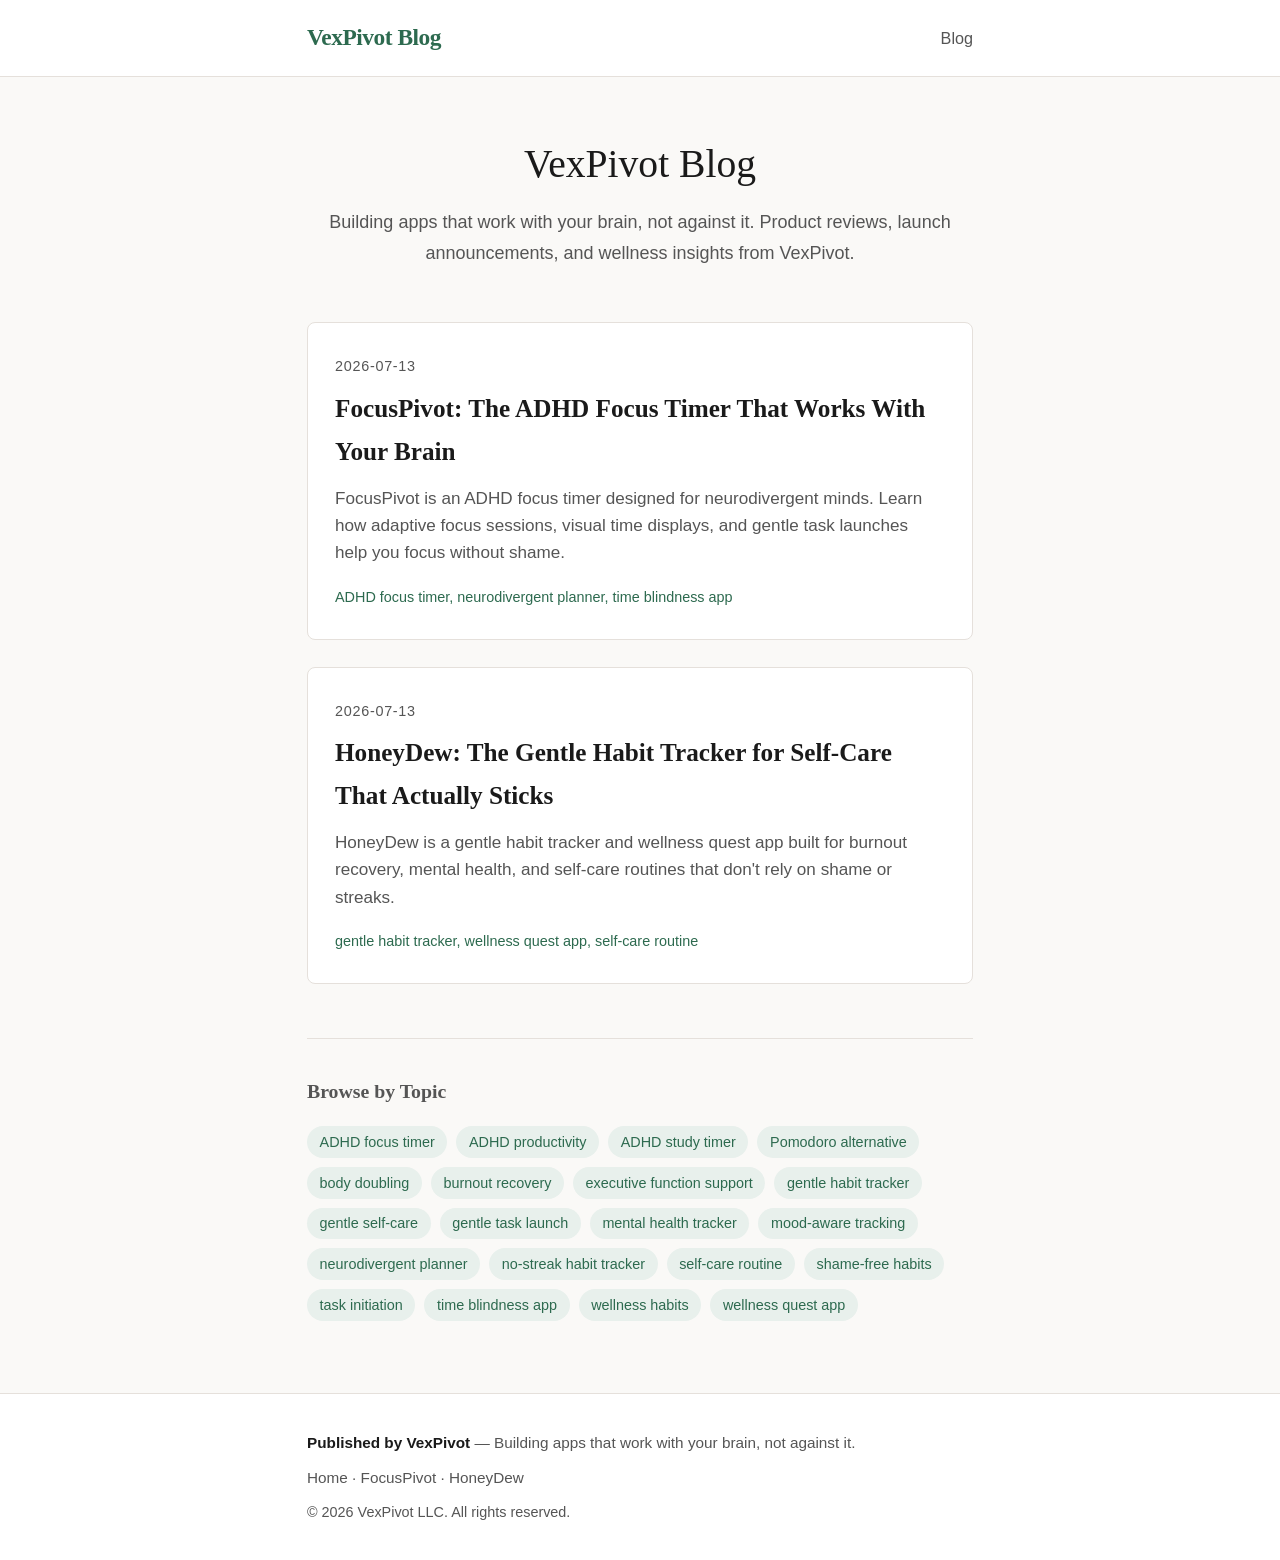
==== index.html @ 963df727 "SCAFFOLD: Generated blog with static site generator - FocusPivot launch post (live) - HoneyDew launc" ====
<!DOCTYPE html>
<html lang="en">
<head>
  <meta charset="UTF-8">
  <meta name="viewport" content="width=device-width, initial-scale=1.0">
  <title>VexPivot Blog</title>
  <meta name="description" content="Building apps that work with your brain, not against it. Product reviews, launch announcements, and wellness insights from VexPivot.">
  <meta name="keywords" content="ADHD focus timer, ADHD productivity, ADHD study timer, Pomodoro alternative, body doubling, burnout recovery, executive function support, gentle habit tracker, gentle self-care, gentle task launch, mental health tracker, mood-aware tracking, neurodivergent planner, no-streak habit tracker, self-care routine, shame-free habits, task initiation, time blindness app, wellness habits, wellness quest app">
  <meta name="author" content="VexPivot">
  <link rel="canonical" href="https://jhendersonphd.github.io/vexpivot-blog/">
  <meta property="og:title" content="VexPivot Blog">
  <meta property="og:description" content="Building apps that work with your brain, not against it. Product reviews, launch announcements, and wellness insights from VexPivot.">
  <meta property="og:url" content="https://jhendersonphd.github.io/vexpivot-blog/">
  <meta property="og:type" content="website">
  <meta name="twitter:card" content="summary">
  <meta name="twitter:title" content="VexPivot Blog">
  <meta name="twitter:description" content="Building apps that work with your brain, not against it. Product reviews, launch announcements, and wellness insights from VexPivot.">
  <link rel="stylesheet" href="/assets/style.css">
</head>
<body>
  <header class="site-header">
    <div class="container">
      <a href="/" class="logo">VexPivot Blog</a>
      <nav class="main-nav">
        <a href="/">Blog</a>
      </nav>
    </div>
  </header>

  <main class="container">
    <section class="hero">
      <h1>VexPivot Blog</h1>
      <p class="tagline">Building apps that work with your brain, not against it. Product reviews, launch announcements, and wellness insights from VexPivot.</p>
    </section>

    <section class="posts-grid">
      
        <article class="post-card">
          <a href="/focuspivot-launch.html" class="post-card-link">
            <div class="post-card-content">
              <span class="post-date">2026-07-13</span>
              <h2 class="post-title">FocusPivot: The ADHD Focus Timer That Works With Your Brain</h2>
              <p class="post-excerpt">FocusPivot is an ADHD focus timer designed for neurodivergent minds. Learn how adaptive focus sessions, visual time displays, and gentle task launches help you focus without shame.</p>
              <span class="post-keywords">ADHD focus timer, neurodivergent planner, time blindness app</span>
            </div>
          </a>
        </article>
        <article class="post-card">
          <a href="/honeydew-launch.html" class="post-card-link">
            <div class="post-card-content">
              <span class="post-date">2026-07-13</span>
              <h2 class="post-title">HoneyDew: The Gentle Habit Tracker for Self-Care That Actually Sticks</h2>
              <p class="post-excerpt">HoneyDew is a gentle habit tracker and wellness quest app built for burnout recovery, mental health, and self-care routines that don&#x27;t rely on shame or streaks.</p>
              <span class="post-keywords">gentle habit tracker, wellness quest app, self-care routine</span>
            </div>
          </a>
        </article>
    </section>

    <aside class="keyword-cloud">
      <h3>Browse by Topic</h3>
      <div class="tags"><span class="tag">ADHD focus timer</span>
        <span class="tag">ADHD productivity</span>
        <span class="tag">ADHD study timer</span>
        <span class="tag">Pomodoro alternative</span>
        <span class="tag">body doubling</span>
        <span class="tag">burnout recovery</span>
        <span class="tag">executive function support</span>
        <span class="tag">gentle habit tracker</span>
        <span class="tag">gentle self-care</span>
        <span class="tag">gentle task launch</span>
        <span class="tag">mental health tracker</span>
        <span class="tag">mood-aware tracking</span>
        <span class="tag">neurodivergent planner</span>
        <span class="tag">no-streak habit tracker</span>
        <span class="tag">self-care routine</span>
        <span class="tag">shame-free habits</span>
        <span class="tag">task initiation</span>
        <span class="tag">time blindness app</span>
        <span class="tag">wellness habits</span>
        <span class="tag">wellness quest app</span></div>
    </aside>
  </main>

  <footer class="site-footer">
    <div class="container">
      <p><strong>Published by VexPivot</strong> &mdash; Building apps that work with your brain, not against it.</p>
      <p class="footer-links">
        <a href="/">Home</a> &middot;
        <a href="/focuspivot-launch.html">FocusPivot</a> &middot;
        <a href="/honeydew-launch.html">HoneyDew</a>
      </p>
      <p class="footer-meta">&copy; 2026 VexPivot LLC. All rights reserved.</p>
    </div>
  </footer>
</body>
</html>
---- assets/style.css ----
/* VexPivot Blog - Stylesheet */
/* Clean, accessible, readable design */

*, *::before, *::after {
    box-sizing: border-box;
    margin: 0;
    padding: 0;
}

:root {
    --color-bg: #faf9f7;
    --color-surface: #ffffff;
    --color-text: #1a1a1a;
    --color-text-muted: #555;
    --color-accent: #2d6a4f;
    --color-accent-light: #40916c;
    --color-border: #e5e0db;
    --font-heading: Georgia, 'Times New Roman', serif;
    --font-body: -apple-system, BlinkMacSystemFont, 'Segoe UI', Roboto, sans-serif;
    --max-width: 720px;
}

html {
    font-size: 18px;
    line-height: 1.7;
    scroll-behavior: smooth;
}

body {
    background-color: var(--color-bg);
    color: var(--color-text);
    font-family: var(--font-body);
    min-height: 100vh;
    display: flex;
    flex-direction: column;
}

a {
    color: var(--color-accent);
    text-decoration: none;
    transition: color 0.2s ease;
}

a:hover {
    color: var(--color-accent-light);
    text-decoration: underline;
}

.container {
    width: 100%;
    max-width: var(--max-width);
    margin: 0 auto;
    padding: 0 1.5rem;
}

/* Header */
.site-header {
    background: var(--color-surface);
    border-bottom: 1px solid var(--color-border);
    padding: 1rem 0;
    position: sticky;
    top: 0;
    z-index: 100;
}

.site-header .container {
    display: flex;
    justify-content: space-between;
    align-items: center;
}

.logo {
    font-family: var(--font-heading);
    font-size: 1.3rem;
    font-weight: bold;
    color: var(--color-accent);
    letter-spacing: -0.02em;
}

.main-nav a {
    color: var(--color-text-muted);
    font-size: 0.9rem;
    font-weight: 500;
}

.main-nav a:hover {
    color: var(--color-accent);
    text-decoration: none;
}

/* Main content */
main.container {
    flex: 1;
    padding-top: 3rem;
    padding-bottom: 4rem;
}

/* Hero */
.hero {
    text-align: center;
    margin-bottom: 3rem;
}

.hero h1 {
    font-family: var(--font-heading);
    font-size: 2.2rem;
    font-weight: normal;
    color: var(--color-text);
    margin-bottom: 0.5rem;
}

.tagline {
    color: var(--color-text-muted);
    font-size: 1rem;
}

/* Posts grid */
.posts-grid {
    display: flex;
    flex-direction: column;
    gap: 1.5rem;
}

.post-card {
    background: var(--color-surface);
    border: 1px solid var(--color-border);
    border-radius: 8px;
    overflow: hidden;
    transition: box-shadow 0.2s ease;
}

.post-card:hover {
    box-shadow: 0 4px 12px rgba(0, 0, 0, 0.08);
}

.post-card-link {
    display: block;
    padding: 1.5rem;
    color: inherit;
}

.post-card-link:hover {
    text-decoration: none;
}

.post-card-content .post-date {
    font-size: 0.8rem;
    color: var(--color-text-muted);
    text-transform: uppercase;
    letter-spacing: 0.05em;
}

.post-card-content .post-title {
    font-family: var(--font-heading);
    font-size: 1.4rem;
    color: var(--color-text);
    margin: 0.4rem 0 0.6rem;
}

.post-card-content .post-excerpt {
    color: var(--color-text-muted);
    font-size: 0.95rem;
    line-height: 1.6;
    margin-bottom: 0.8rem;
}

.post-card-content .post-keywords {
    font-size: 0.8rem;
    color: var(--color-accent);
}

/* Keyword cloud */
.keyword-cloud {
    margin-top: 3rem;
    padding-top: 2rem;
    border-top: 1px solid var(--color-border);
}

.keyword-cloud h3 {
    font-family: var(--font-heading);
    font-size: 1.1rem;
    margin-bottom: 1rem;
    color: var(--color-text-muted);
}

.tags {
    display: flex;
    flex-wrap: wrap;
    gap: 0.5rem;
}

/* Blog post article */
.blog-post {
    background: var(--color-surface);
    border: 1px solid var(--color-border);
    border-radius: 8px;
    overflow: hidden;
}

.post-header {
    padding: 2rem 2rem 1rem;
    border-bottom: 1px solid var(--color-border);
}

.post-category {
    font-size: 0.75rem;
    text-transform: uppercase;
    letter-spacing: 0.1em;
    color: var(--color-accent);
    font-weight: 600;
}

.post-header .post-title {
    font-family: var(--font-heading);
    font-size: 2rem;
    font-weight: normal;
    line-height: 1.3;
    margin: 0.5rem 0 1rem;
    color: var(--color-text);
}

.post-meta {
    font-size: 0.85rem;
    color: var(--color-text-muted);
    display: flex;
    align-items: center;
    gap: 0.5rem;
    flex-wrap: wrap;
}

.separator {
    color: var(--color-border);
}

.post-body {
    padding: 2rem;
    font-size: 1rem;
    line-height: 1.8;
}

.post-body h2 {
    font-family: var(--font-heading);
    font-size: 1.5rem;
    margin: 2rem 0 1rem;
    color: var(--color-text);
}

.post-body h3 {
    font-family: var(--font-heading);
    font-size: 1.2rem;
    margin: 1.5rem 0 0.75rem;
}

.post-body p {
    margin-bottom: 1.2rem;
}

.post-body ul,
.post-body ol {
    margin: 1rem 0 1.5rem 1.5rem;
}

.post-body li {
    margin-bottom: 0.5rem;
}

.post-body strong {
    font-weight: 600;
}

.post-body hr {
    border: none;
    border-top: 1px solid var(--color-border);
    margin: 2.5rem 0;
}

.post-body code {
    background: #f0ede8;
    padding: 0.15em 0.4em;
    border-radius: 3px;
    font-size: 0.85em;
    font-family: 'SF Mono', Monaco, Consolas, monospace;
}

.post-body pre {
    background: #f0ede8;
    padding: 1rem;
    border-radius: 6px;
    overflow-x: auto;
    margin: 1.5rem 0;
}

.post-body pre code {
    background: none;
    padding: 0;
}

.post-body blockquote {
    border-left: 4px solid var(--color-accent);
    padding-left: 1.5rem;
    margin: 1.5rem 0;
    color: var(--color-text-muted);
    font-style: italic;
}

.post-footer {
    padding: 1.5rem 2rem;
    border-top: 1px solid var(--color-border);
    background: #faf9f7;
}

.post-tags {
    display: flex;
    flex-wrap: wrap;
    gap: 0.5rem;
    margin-bottom: 1rem;
}

.tag {
    display: inline-block;
    padding: 0.2rem 0.7rem;
    background: #e8f0ec;
    color: var(--color-accent);
    border-radius: 20px;
    font-size: 0.8rem;
    font-weight: 500;
}

.post-author {
    font-size: 0.85rem;
    color: var(--color-text-muted);
}

.post-author strong {
    color: var(--color-text);
}

/* Navigation */
.post-nav {
    margin-top: 2rem;
}

.back-link {
    display: inline-flex;
    align-items: center;
    gap: 0.4rem;
    font-size: 0.9rem;
    font-weight: 500;
    color: var(--color-accent);
}

.back-link:hover {
    text-decoration: underline;
}

/* Footer */
.site-footer {
    background: var(--color-surface);
    border-top: 1px solid var(--color-border);
    padding: 2rem 0;
    margin-top: auto;
    font-size: 0.85rem;
    color: var(--color-text-muted);
}

.site-footer strong {
    color: var(--color-text);
}

.footer-links {
    margin: 0.5rem 0;
}

.footer-links a {
    color: var(--color-text-muted);
}

.footer-links a:hover {
    color: var(--color-accent);
}

.footer-meta {
    font-size: 0.8rem;
    margin-top: 0.5rem;
}

/* Responsive */
@media (max-width: 600px) {
    html {
        font-size: 16px;
    }

    .post-header .post-title {
        font-size: 1.6rem;
    }

    .post-body {
        padding: 1.5rem;
    }

    .post-header {
        padding: 1.5rem;
    }

    .post-footer {
        padding: 1.5rem;
    }
}
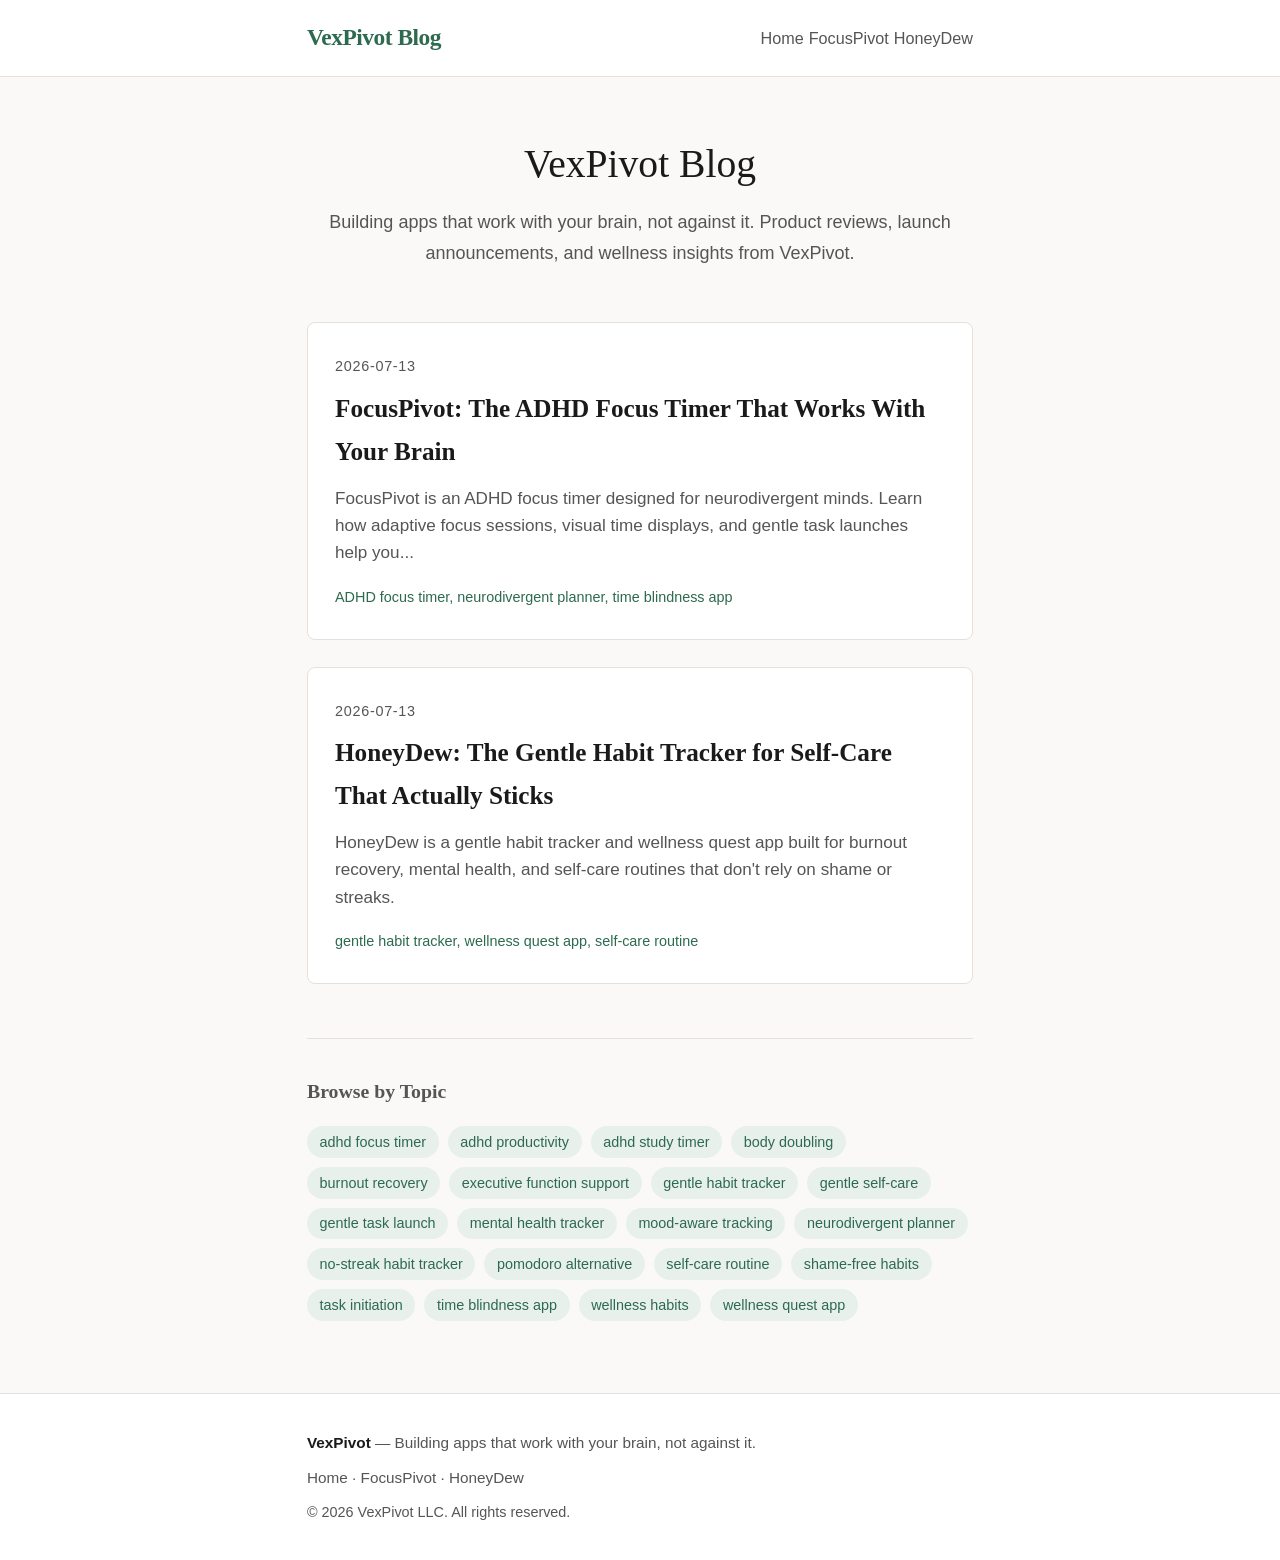
==== commit 8f693b31: "Deploy updated blog posts: FocusPivot + HoneyDew landing pages with SEO markup" ====
--- a/index.html
+++ b/index.html
@@ -4,8 +4,8 @@
   <meta charset="UTF-8">
   <meta name="viewport" content="width=device-width, initial-scale=1.0">
   <title>VexPivot Blog</title>
+  
   <meta name="description" content="Building apps that work with your brain, not against it. Product reviews, launch announcements, and wellness insights from VexPivot.">
-  <meta name="keywords" content="ADHD focus timer, ADHD productivity, ADHD study timer, Pomodoro alternative, body doubling, burnout recovery, executive function support, gentle habit tracker, gentle self-care, gentle task launch, mental health tracker, mood-aware tracking, neurodivergent planner, no-streak habit tracker, self-care routine, shame-free habits, task initiation, time blindness app, wellness habits, wellness quest app">
   <meta name="author" content="VexPivot">
   <link rel="canonical" href="https://jhendersonphd.github.io/vexpivot-blog/">
   <meta property="og:title" content="VexPivot Blog">
@@ -13,85 +13,117 @@
   <meta property="og:url" content="https://jhendersonphd.github.io/vexpivot-blog/">
   <meta property="og:type" content="website">
   <meta name="twitter:card" content="summary">
-  <meta name="twitter:title" content="VexPivot Blog">
-  <meta name="twitter:description" content="Building apps that work with your brain, not against it. Product reviews, launch announcements, and wellness insights from VexPivot.">
+
   <link rel="stylesheet" href="/assets/style.css">
 </head>
 <body>
-  <header class="site-header">
-    <div class="container">
-      <a href="/" class="logo">VexPivot Blog</a>
-      <nav class="main-nav">
-        <a href="/">Blog</a>
-      </nav>
+  <header class="site-header"><div class="container">
+    <a href="/" class="logo">VexPivot Blog</a>
+    <nav class="main-nav">
+      
+      <a href="/">Home</a>
+      
+      <a href="/focuspivot-launch.html">FocusPivot</a>
+      
+      <a href="/honeydew-launch.html">HoneyDew</a>
+      
+    </nav>
+  </div></header>
+  <main class="container">
+    
+  <section class="hero">
+    <h1>VexPivot Blog</h1>
+    <p class="tagline">Building apps that work with your brain, not against it. Product reviews, launch announcements, and wellness insights from VexPivot.</p>
+  </section>
+
+  <section class="posts-grid">
+    
+    <article class="post-card">
+      <a href="/focuspivot-launch.html" class="post-card-link">
+        <div class="post-card-content">
+          <span class="post-date">2026-07-13</span>
+          <h2 class="post-title">FocusPivot: The ADHD Focus Timer That Works With Your Brain</h2>
+          <p class="post-excerpt">FocusPivot is an ADHD focus timer designed for neurodivergent minds. Learn how adaptive focus sessions, visual time displays, and gentle task launches help you...</p>
+          <span class="post-keywords">ADHD focus timer, neurodivergent planner, time blindness app</span>
+        </div>
+      </a>
+    </article>
+    
+    <article class="post-card">
+      <a href="/honeydew-launch.html" class="post-card-link">
+        <div class="post-card-content">
+          <span class="post-date">2026-07-13</span>
+          <h2 class="post-title">HoneyDew: The Gentle Habit Tracker for Self-Care That Actually Sticks</h2>
+          <p class="post-excerpt">HoneyDew is a gentle habit tracker and wellness quest app built for burnout recovery, mental health, and self-care routines that don&#39;t rely on shame or streaks.</p>
+          <span class="post-keywords">gentle habit tracker, wellness quest app, self-care routine</span>
+        </div>
+      </a>
+    </article>
+    
+  </section>
+
+  
+  <aside class="keyword-cloud">
+    <h3>Browse by Topic</h3>
+    <div class="tags">
+      
+      <span class="tag">adhd focus timer</span>
+      
+      <span class="tag">adhd productivity</span>
+      
+      <span class="tag">adhd study timer</span>
+      
+      <span class="tag">body doubling</span>
+      
+      <span class="tag">burnout recovery</span>
+      
+      <span class="tag">executive function support</span>
+      
+      <span class="tag">gentle habit tracker</span>
+      
+      <span class="tag">gentle self-care</span>
+      
+      <span class="tag">gentle task launch</span>
+      
+      <span class="tag">mental health tracker</span>
+      
+      <span class="tag">mood-aware tracking</span>
+      
+      <span class="tag">neurodivergent planner</span>
+      
+      <span class="tag">no-streak habit tracker</span>
+      
+      <span class="tag">pomodoro alternative</span>
+      
+      <span class="tag">self-care routine</span>
+      
+      <span class="tag">shame-free habits</span>
+      
+      <span class="tag">task initiation</span>
+      
+      <span class="tag">time blindness app</span>
+      
+      <span class="tag">wellness habits</span>
+      
+      <span class="tag">wellness quest app</span>
+      
     </div>
-  </header>
+  </aside>
+  
 
-  <main class="container">
-    <section class="hero">
-      <h1>VexPivot Blog</h1>
-      <p class="tagline">Building apps that work with your brain, not against it. Product reviews, launch announcements, and wellness insights from VexPivot.</p>
-    </section>
-
-    <section class="posts-grid">
+  </main>
+  <footer class="site-footer"><div class="container">
+    <p><strong>VexPivot</strong> &mdash; Building apps that work with your brain, not against it.</p>
+    <p class="footer-links">
       
-        <article class="post-card">
-          <a href="/focuspivot-launch.html" class="post-card-link">
-            <div class="post-card-content">
-              <span class="post-date">2026-07-13</span>
-              <h2 class="post-title">FocusPivot: The ADHD Focus Timer That Works With Your Brain</h2>
-              <p class="post-excerpt">FocusPivot is an ADHD focus timer designed for neurodivergent minds. Learn how adaptive focus sessions, visual time displays, and gentle task launches help you focus without shame.</p>
-              <span class="post-keywords">ADHD focus timer, neurodivergent planner, time blindness app</span>
-            </div>
-          </a>
-        </article>
-        <article class="post-card">
-          <a href="/honeydew-launch.html" class="post-card-link">
-            <div class="post-card-content">
-              <span class="post-date">2026-07-13</span>
-              <h2 class="post-title">HoneyDew: The Gentle Habit Tracker for Self-Care That Actually Sticks</h2>
-              <p class="post-excerpt">HoneyDew is a gentle habit tracker and wellness quest app built for burnout recovery, mental health, and self-care routines that don&#x27;t rely on shame or streaks.</p>
-              <span class="post-keywords">gentle habit tracker, wellness quest app, self-care routine</span>
-            </div>
-          </a>
-        </article>
-    </section>
-
-    <aside class="keyword-cloud">
-      <h3>Browse by Topic</h3>
-      <div class="tags"><span class="tag">ADHD focus timer</span>
-        <span class="tag">ADHD productivity</span>
-        <span class="tag">ADHD study timer</span>
-        <span class="tag">Pomodoro alternative</span>
-        <span class="tag">body doubling</span>
-        <span class="tag">burnout recovery</span>
-        <span class="tag">executive function support</span>
-        <span class="tag">gentle habit tracker</span>
-        <span class="tag">gentle self-care</span>
-        <span class="tag">gentle task launch</span>
-        <span class="tag">mental health tracker</span>
-        <span class="tag">mood-aware tracking</span>
-        <span class="tag">neurodivergent planner</span>
-        <span class="tag">no-streak habit tracker</span>
-        <span class="tag">self-care routine</span>
-        <span class="tag">shame-free habits</span>
-        <span class="tag">task initiation</span>
-        <span class="tag">time blindness app</span>
-        <span class="tag">wellness habits</span>
-        <span class="tag">wellness quest app</span></div>
-    </aside>
-  </main>
-
-  <footer class="site-footer">
-    <div class="container">
-      <p><strong>Published by VexPivot</strong> &mdash; Building apps that work with your brain, not against it.</p>
-      <p class="footer-links">
-        <a href="/">Home</a> &middot;
-        <a href="/focuspivot-launch.html">FocusPivot</a> &middot;
-        <a href="/honeydew-launch.html">HoneyDew</a>
-      </p>
-      <p class="footer-meta">&copy; 2026 VexPivot LLC. All rights reserved.</p>
-    </div>
-  </footer>
+      <a href="/">Home</a> &middot; 
+      
+      <a href="/focuspivot-launch.html">FocusPivot</a> &middot; 
+      
+      <a href="/honeydew-launch.html">HoneyDew</a>
+      
+    </p>
+    <p class="footer-meta">&copy; 2026 VexPivot LLC. All rights reserved.</p>
+  </div></footer>
 </body>
 </html>
--- a/assets/style.css
+++ b/assets/style.css
@@ -1,408 +1,62 @@
-/* VexPivot Blog - Stylesheet */
-/* Clean, accessible, readable design */
-
-*, *::before, *::after {
-    box-sizing: border-box;
-    margin: 0;
-    padding: 0;
-}
-
-:root {
-    --color-bg: #faf9f7;
-    --color-surface: #ffffff;
-    --color-text: #1a1a1a;
-    --color-text-muted: #555;
-    --color-accent: #2d6a4f;
-    --color-accent-light: #40916c;
-    --color-border: #e5e0db;
-    --font-heading: Georgia, 'Times New Roman', serif;
-    --font-body: -apple-system, BlinkMacSystemFont, 'Segoe UI', Roboto, sans-serif;
-    --max-width: 720px;
-}
-
-html {
-    font-size: 18px;
-    line-height: 1.7;
-    scroll-behavior: smooth;
-}
-
-body {
-    background-color: var(--color-bg);
-    color: var(--color-text);
-    font-family: var(--font-body);
-    min-height: 100vh;
-    display: flex;
-    flex-direction: column;
-}
-
-a {
-    color: var(--color-accent);
-    text-decoration: none;
-    transition: color 0.2s ease;
-}
-
-a:hover {
-    color: var(--color-accent-light);
-    text-decoration: underline;
-}
-
-.container {
-    width: 100%;
-    max-width: var(--max-width);
-    margin: 0 auto;
-    padding: 0 1.5rem;
-}
-
-/* Header */
-.site-header {
-    background: var(--color-surface);
-    border-bottom: 1px solid var(--color-border);
-    padding: 1rem 0;
-    position: sticky;
-    top: 0;
-    z-index: 100;
-}
-
-.site-header .container {
-    display: flex;
-    justify-content: space-between;
-    align-items: center;
-}
-
-.logo {
-    font-family: var(--font-heading);
-    font-size: 1.3rem;
-    font-weight: bold;
-    color: var(--color-accent);
-    letter-spacing: -0.02em;
-}
-
-.main-nav a {
-    color: var(--color-text-muted);
-    font-size: 0.9rem;
-    font-weight: 500;
-}
-
-.main-nav a:hover {
-    color: var(--color-accent);
-    text-decoration: none;
-}
-
-/* Main content */
-main.container {
-    flex: 1;
-    padding-top: 3rem;
-    padding-bottom: 4rem;
-}
-
-/* Hero */
-.hero {
-    text-align: center;
-    margin-bottom: 3rem;
-}
-
-.hero h1 {
-    font-family: var(--font-heading);
-    font-size: 2.2rem;
-    font-weight: normal;
-    color: var(--color-text);
-    margin-bottom: 0.5rem;
-}
-
-.tagline {
-    color: var(--color-text-muted);
-    font-size: 1rem;
-}
-
-/* Posts grid */
-.posts-grid {
-    display: flex;
-    flex-direction: column;
-    gap: 1.5rem;
-}
-
-.post-card {
-    background: var(--color-surface);
-    border: 1px solid var(--color-border);
-    border-radius: 8px;
-    overflow: hidden;
-    transition: box-shadow 0.2s ease;
-}
-
-.post-card:hover {
-    box-shadow: 0 4px 12px rgba(0, 0, 0, 0.08);
-}
-
-.post-card-link {
-    display: block;
-    padding: 1.5rem;
-    color: inherit;
-}
-
-.post-card-link:hover {
-    text-decoration: none;
-}
-
-.post-card-content .post-date {
-    font-size: 0.8rem;
-    color: var(--color-text-muted);
-    text-transform: uppercase;
-    letter-spacing: 0.05em;
-}
-
-.post-card-content .post-title {
-    font-family: var(--font-heading);
-    font-size: 1.4rem;
-    color: var(--color-text);
-    margin: 0.4rem 0 0.6rem;
-}
-
-.post-card-content .post-excerpt {
-    color: var(--color-text-muted);
-    font-size: 0.95rem;
-    line-height: 1.6;
-    margin-bottom: 0.8rem;
-}
-
-.post-card-content .post-keywords {
-    font-size: 0.8rem;
-    color: var(--color-accent);
-}
-
-/* Keyword cloud */
-.keyword-cloud {
-    margin-top: 3rem;
-    padding-top: 2rem;
-    border-top: 1px solid var(--color-border);
-}
-
-.keyword-cloud h3 {
-    font-family: var(--font-heading);
-    font-size: 1.1rem;
-    margin-bottom: 1rem;
-    color: var(--color-text-muted);
-}
-
-.tags {
-    display: flex;
-    flex-wrap: wrap;
-    gap: 0.5rem;
-}
-
-/* Blog post article */
-.blog-post {
-    background: var(--color-surface);
-    border: 1px solid var(--color-border);
-    border-radius: 8px;
-    overflow: hidden;
-}
-
-.post-header {
-    padding: 2rem 2rem 1rem;
-    border-bottom: 1px solid var(--color-border);
-}
-
-.post-category {
-    font-size: 0.75rem;
-    text-transform: uppercase;
-    letter-spacing: 0.1em;
-    color: var(--color-accent);
-    font-weight: 600;
-}
-
-.post-header .post-title {
-    font-family: var(--font-heading);
-    font-size: 2rem;
-    font-weight: normal;
-    line-height: 1.3;
-    margin: 0.5rem 0 1rem;
-    color: var(--color-text);
-}
-
-.post-meta {
-    font-size: 0.85rem;
-    color: var(--color-text-muted);
-    display: flex;
-    align-items: center;
-    gap: 0.5rem;
-    flex-wrap: wrap;
-}
-
-.separator {
-    color: var(--color-border);
-}
-
-.post-body {
-    padding: 2rem;
-    font-size: 1rem;
-    line-height: 1.8;
-}
-
-.post-body h2 {
-    font-family: var(--font-heading);
-    font-size: 1.5rem;
-    margin: 2rem 0 1rem;
-    color: var(--color-text);
-}
-
-.post-body h3 {
-    font-family: var(--font-heading);
-    font-size: 1.2rem;
-    margin: 1.5rem 0 0.75rem;
-}
-
-.post-body p {
-    margin-bottom: 1.2rem;
-}
-
-.post-body ul,
-.post-body ol {
-    margin: 1rem 0 1.5rem 1.5rem;
-}
-
-.post-body li {
-    margin-bottom: 0.5rem;
-}
-
-.post-body strong {
-    font-weight: 600;
-}
-
-.post-body hr {
-    border: none;
-    border-top: 1px solid var(--color-border);
-    margin: 2.5rem 0;
-}
-
-.post-body code {
-    background: #f0ede8;
-    padding: 0.15em 0.4em;
-    border-radius: 3px;
-    font-size: 0.85em;
-    font-family: 'SF Mono', Monaco, Consolas, monospace;
-}
-
-.post-body pre {
-    background: #f0ede8;
-    padding: 1rem;
-    border-radius: 6px;
-    overflow-x: auto;
-    margin: 1.5rem 0;
-}
-
-.post-body pre code {
-    background: none;
-    padding: 0;
-}
-
-.post-body blockquote {
-    border-left: 4px solid var(--color-accent);
-    padding-left: 1.5rem;
-    margin: 1.5rem 0;
-    color: var(--color-text-muted);
-    font-style: italic;
-}
-
-.post-footer {
-    padding: 1.5rem 2rem;
-    border-top: 1px solid var(--color-border);
-    background: #faf9f7;
-}
-
-.post-tags {
-    display: flex;
-    flex-wrap: wrap;
-    gap: 0.5rem;
-    margin-bottom: 1rem;
-}
-
-.tag {
-    display: inline-block;
-    padding: 0.2rem 0.7rem;
-    background: #e8f0ec;
-    color: var(--color-accent);
-    border-radius: 20px;
-    font-size: 0.8rem;
-    font-weight: 500;
-}
-
-.post-author {
-    font-size: 0.85rem;
-    color: var(--color-text-muted);
-}
-
-.post-author strong {
-    color: var(--color-text);
-}
-
-/* Navigation */
-.post-nav {
-    margin-top: 2rem;
-}
-
-.back-link {
-    display: inline-flex;
-    align-items: center;
-    gap: 0.4rem;
-    font-size: 0.9rem;
-    font-weight: 500;
-    color: var(--color-accent);
-}
-
-.back-link:hover {
-    text-decoration: underline;
-}
-
-/* Footer */
-.site-footer {
-    background: var(--color-surface);
-    border-top: 1px solid var(--color-border);
-    padding: 2rem 0;
-    margin-top: auto;
-    font-size: 0.85rem;
-    color: var(--color-text-muted);
-}
-
-.site-footer strong {
-    color: var(--color-text);
-}
-
-.footer-links {
-    margin: 0.5rem 0;
-}
-
-.footer-links a {
-    color: var(--color-text-muted);
-}
-
-.footer-links a:hover {
-    color: var(--color-accent);
-}
-
-.footer-meta {
-    font-size: 0.8rem;
-    margin-top: 0.5rem;
-}
-
-/* Responsive */
-@media (max-width: 600px) {
-    html {
-        font-size: 16px;
-    }
-
-    .post-header .post-title {
-        font-size: 1.6rem;
-    }
-
-    .post-body {
-        padding: 1.5rem;
-    }
-
-    .post-header {
-        padding: 1.5rem;
-    }
-
-    .post-footer {
-        padding: 1.5rem;
-    }
-}
+/* VexPivot Blog — production stylesheet */
+*,*::before,*::after{box-sizing:border-box;margin:0;padding:0}
+:root{--bg:#faf9f7;--surf:#fff;--txt:#1a1a1a;--mute:#555;--acc:#2d6a4f;--acc-l:#40916c;--bdr:#e5e0db;--hf:Georgia,'Times New Roman',serif;--bf:-apple-system,BlinkMacSystemFont,'Segoe UI',Roboto,sans-serif;--mw:720px}
+html{font-size:18px;line-height:1.7;scroll-behavior:smooth}
+body{background:var(--bg);color:var(--txt);font-family:var(--bf);min-height:100vh;display:flex;flex-direction:column}
+a{color:var(--acc);text-decoration:none;transition:color .2s}
+a:hover{color:var(--acc-l);text-decoration:underline}
+.container{width:100%;max-width:var(--mw);margin:0 auto;padding:0 1.5rem}
+.site-header{background:var(--surf);border-bottom:1px solid var(--bdr);padding:1rem 0;position:sticky;top:0;z-index:100}
+.site-header .container{display:flex;justify-content:space-between;align-items:center}
+.logo{font-family:var(--hf);font-size:1.3rem;font-weight:700;color:var(--acc);letter-spacing:-.02em}
+.main-nav a{color:var(--mute);font-size:.9rem;font-weight:500}
+.main-nav a:hover{color:var(--acc);text-decoration:none}
+main.container{flex:1;padding-top:3rem;padding-bottom:4rem}
+.hero{text-align:center;margin-bottom:3rem}
+.hero h1{font-family:var(--hf);font-size:2.2rem;font-weight:400;color:var(--txt);margin-bottom:.5rem}
+.tagline{color:var(--mute);font-size:1rem}
+.posts-grid{display:flex;flex-direction:column;gap:1.5rem}
+.post-card{background:var(--surf);border:1px solid var(--bdr);border-radius:8px;overflow:hidden;transition:box-shadow .2s}
+.post-card:hover{box-shadow:0 4px 12px rgba(0,0,0,.08)}
+.post-card-link{display:block;padding:1.5rem;color:inherit}
+.post-card-link:hover{text-decoration:none}
+.post-card-content .post-date{font-size:.8rem;color:var(--mute);text-transform:uppercase;letter-spacing:.05em}
+.post-card-content .post-title{font-family:var(--hf);font-size:1.4rem;color:var(--txt);margin:.4rem 0 .6rem}
+.post-card-content .post-excerpt{color:var(--mute);font-size:.95rem;line-height:1.6;margin-bottom:.8rem}
+.post-card-content .post-keywords{font-size:.8rem;color:var(--acc)}
+.keyword-cloud{margin-top:3rem;padding-top:2rem;border-top:1px solid var(--bdr)}
+.keyword-cloud h3{font-family:var(--hf);font-size:1.1rem;margin-bottom:1rem;color:var(--mute)}
+.tags{display:flex;flex-wrap:wrap;gap:.5rem}
+.blog-post{background:var(--surf);border:1px solid var(--bdr);border-radius:8px;overflow:hidden}
+.post-header{padding:2rem 2rem 1rem;border-bottom:1px solid var(--bdr)}
+.post-category{font-size:.75rem;text-transform:uppercase;letter-spacing:.1em;color:var(--acc);font-weight:600}
+.post-header .post-title{font-family:var(--hf);font-size:2rem;font-weight:400;line-height:1.3;margin:.5rem 0 1rem;color:var(--txt)}
+.post-meta{font-size:.85rem;color:var(--mute);display:flex;align-items:center;gap:.5rem;flex-wrap:wrap}
+.separator{color:var(--bdr)}
+.post-body{padding:2rem;font-size:1rem;line-height:1.8}
+.post-body h2{font-family:var(--hf);font-size:1.5rem;margin:2rem 0 1rem;color:var(--txt)}
+.post-body h3{font-family:var(--hf);font-size:1.2rem;margin:1.5rem 0 .75rem}
+.post-body p{margin-bottom:1.2rem}
+.post-body ul,.post-body ol{margin:1rem 0 1.5rem 1.5rem}
+.post-body li{margin-bottom:.5rem}
+.post-body strong{font-weight:600}
+.post-body hr{border:none;border-top:1px solid var(--bdr);margin:2.5rem 0}
+.post-body code{background:#f0ede8;padding:.15em .4em;border-radius:3px;font-size:.85em;font-family:'SF Mono',Monaco,Consolas,monospace}
+.post-body pre{background:#f0ede8;padding:1rem;border-radius:6px;overflow-x:auto;margin:1.5rem 0}
+.post-body pre code{background:none;padding:0}
+.post-body blockquote{border-left:4px solid var(--acc);padding-left:1.5rem;margin:1.5rem 0;color:var(--mute);font-style:italic}
+.post-footer{padding:1.5rem 2rem;border-top:1px solid var(--bdr);background:#faf9f7}
+.post-tags{display:flex;flex-wrap:wrap;gap:.5rem;margin-bottom:1rem}
+.tag{display:inline-block;padding:.2rem .7rem;background:#e8f0ec;color:var(--acc);border-radius:20px;font-size:.8rem;font-weight:500}
+.post-author{font-size:.85rem;color:var(--mute)}
+.post-author strong{color:var(--txt)}
+.post-nav{margin-top:2rem}
+.back-link{display:inline-flex;align-items:center;gap:.4rem;font-size:.9rem;font-weight:500;color:var(--acc)}
+.back-link:hover{text-decoration:underline}
+.site-footer{background:var(--surf);border-top:1px solid var(--bdr);padding:2rem 0;margin-top:auto;font-size:.85rem;color:var(--mute)}
+.site-footer strong{color:var(--txt)}
+.footer-links{margin:.5rem 0}
+.footer-links a{color:var(--mute)}
+.footer-links a:hover{color:var(--acc)}
+.footer-meta{font-size:.8rem;margin-top:.5rem}
+@media(max-width:600px){html{font-size:16px}.post-header .post-title{font-size:1.6rem}.post-body{padding:1.5rem}.post-header{padding:1.5rem}.post-footer{padding:1.5rem}}
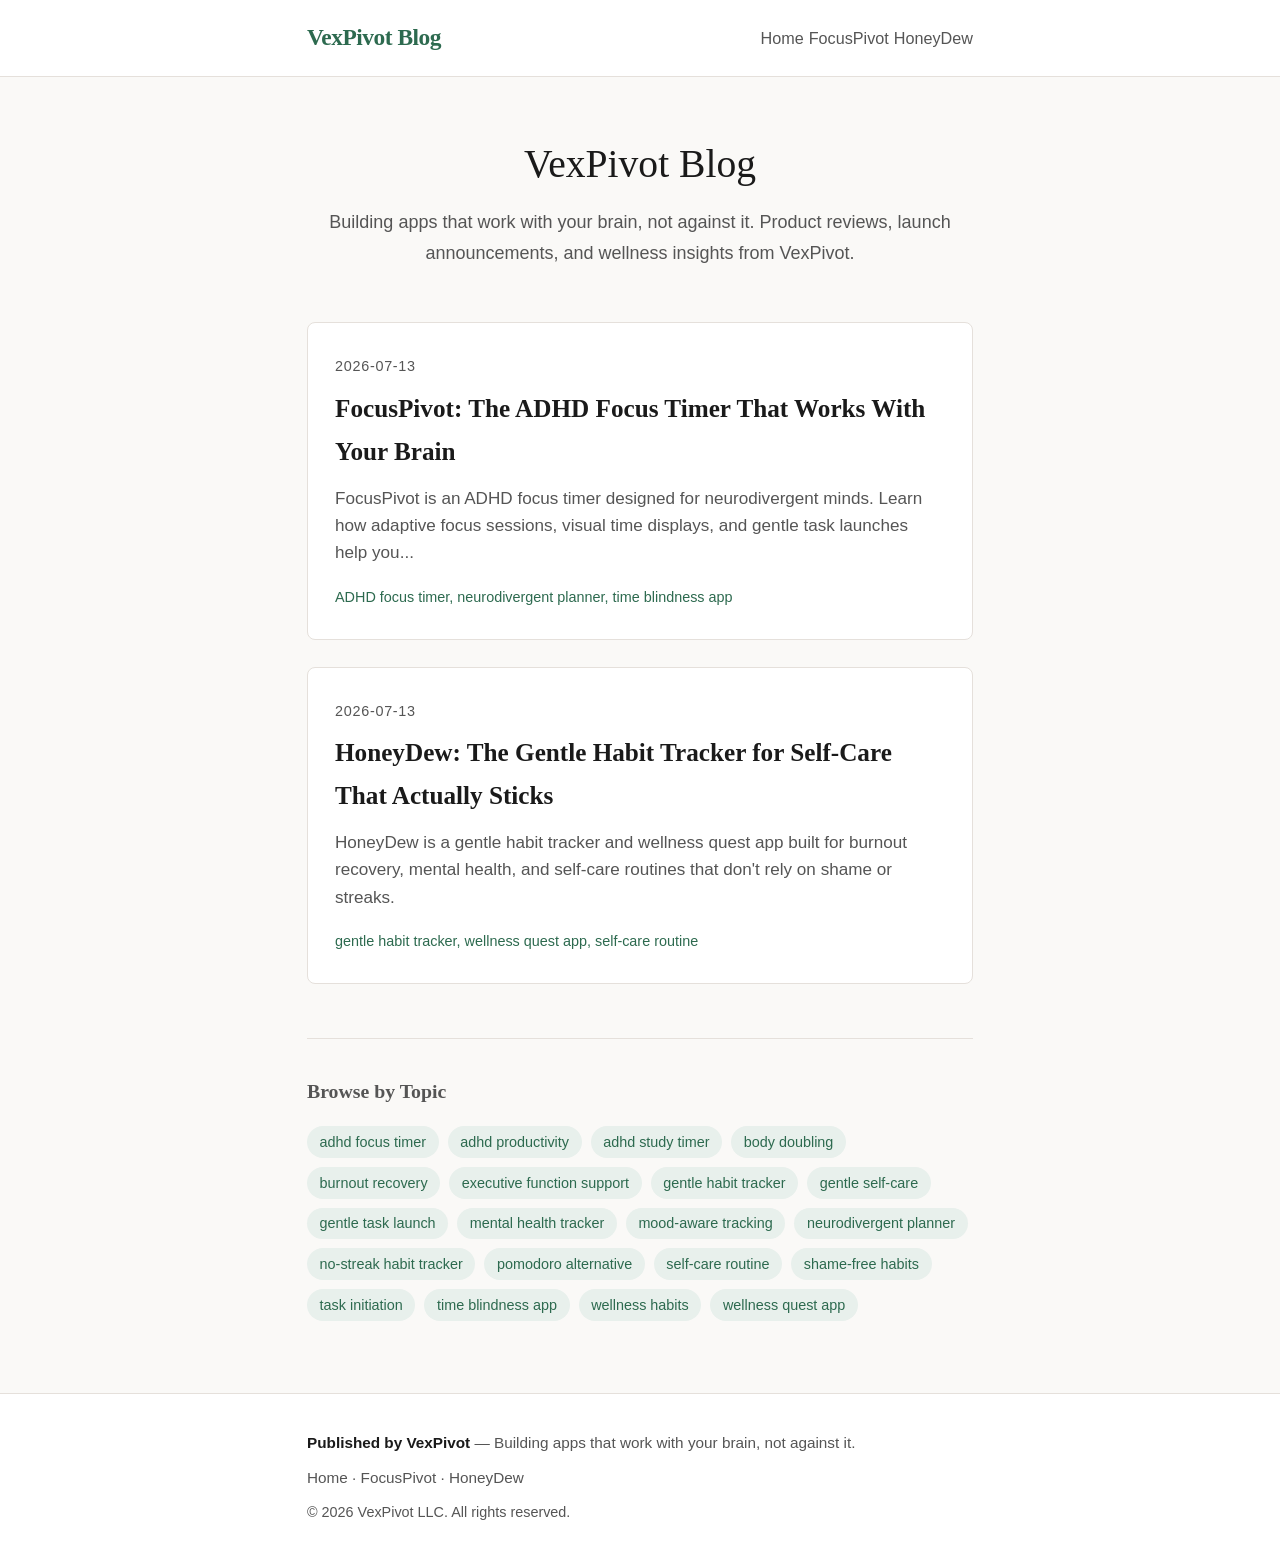
==== commit a1a71677: "Deploy blog posts with Published by VexPivot footer" ====
--- a/index.html
+++ b/index.html
@@ -113,7 +113,7 @@
 
   </main>
   <footer class="site-footer"><div class="container">
-    <p><strong>VexPivot</strong> &mdash; Building apps that work with your brain, not against it.</p>
+    <p><strong>Published by VexPivot</strong> &mdash; Building apps that work with your brain, not against it.</p>
     <p class="footer-links">
       
       <a href="/">Home</a> &middot; 
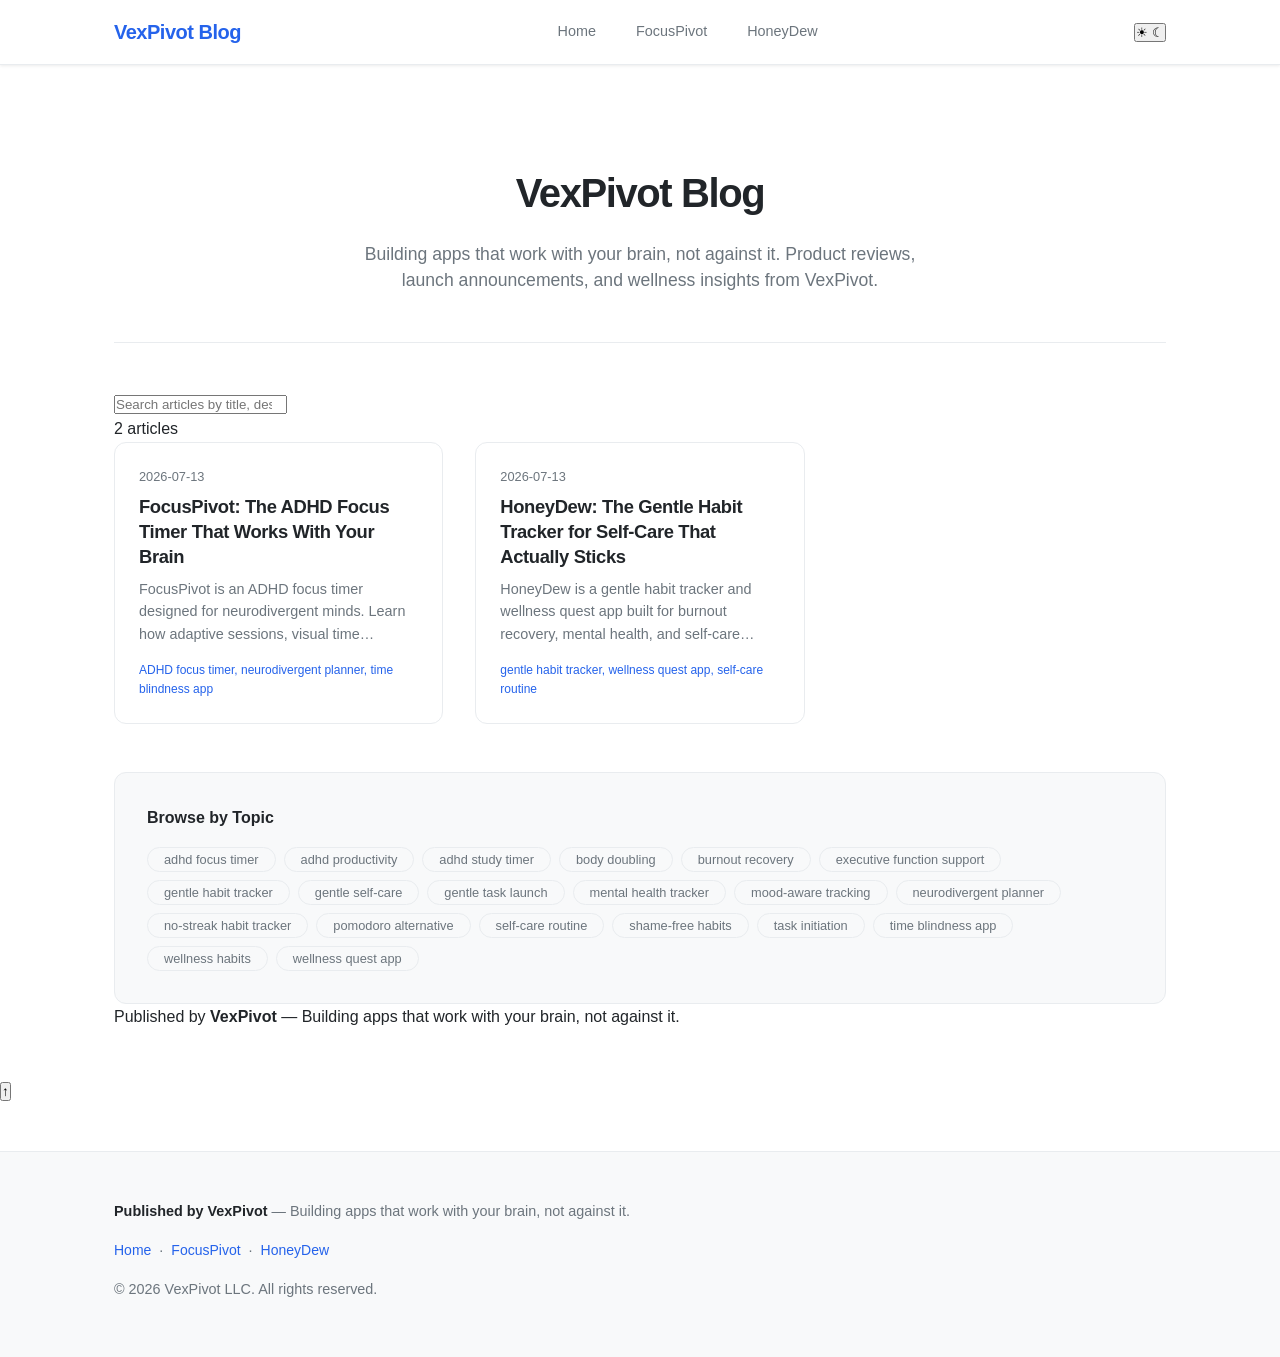
==== commit 7c1e0e38: "deploy: update index.html with v7.0 interactive blog" ====
--- a/index.html
+++ b/index.html
@@ -16,7 +16,9 @@
 
   <link rel="stylesheet" href="/assets/style.css">
 </head>
-<body>
+<body class="theme-light">
+  <div id="reading-progress" class="reading-progress" aria-hidden="true"></div>
+
   <header class="site-header"><div class="container">
     <a href="/" class="logo">VexPivot Blog</a>
     <nav class="main-nav">
@@ -28,7 +30,12 @@
       <a href="/honeydew-launch.html">HoneyDew</a>
       
     </nav>
+    <button id="theme-toggle" class="theme-toggle" type="button" aria-label="Toggle dark mode" title="Toggle dark mode">
+      <span class="theme-icon-light" aria-hidden="true">☀</span>
+      <span class="theme-icon-dark" aria-hidden="true">☾</span>
+    </button>
   </div></header>
+
   <main class="container">
     
   <section class="hero">
@@ -36,20 +43,32 @@
     <p class="tagline">Building apps that work with your brain, not against it. Product reviews, launch announcements, and wellness insights from VexPivot.</p>
   </section>
 
-  <section class="posts-grid">
+  <section class="search-section" aria-label="Search articles">
+    <input
+      type="search"
+      id="post-search"
+      class="search-input"
+      placeholder="Search articles by title, description, or keyword..."
+      autocomplete="off"
+      aria-label="Search articles"
+    >
+    <p id="search-status" class="search-status" aria-live="polite"></p>
+  </section>
+
+  <section class="posts-grid" id="posts-grid">
     
-    <article class="post-card">
+    <article class="post-card" data-title="focuspivot: the adhd focus timer that works with your brain" data-description="focuspivot is an adhd focus timer designed for neurodivergent minds. learn how adaptive sessions, visual time displays, and gentle task launches help you focus." data-keywords="adhd focus timer, neurodivergent planner, time blindness app">
       <a href="/focuspivot-launch.html" class="post-card-link">
         <div class="post-card-content">
           <span class="post-date">2026-07-13</span>
           <h2 class="post-title">FocusPivot: The ADHD Focus Timer That Works With Your Brain</h2>
-          <p class="post-excerpt">FocusPivot is an ADHD focus timer designed for neurodivergent minds. Learn how adaptive focus sessions, visual time displays, and gentle task launches help you...</p>
+          <p class="post-excerpt">FocusPivot is an ADHD focus timer designed for neurodivergent minds. Learn how adaptive sessions, visual time displays, and gentle task launches help you focus.</p>
           <span class="post-keywords">ADHD focus timer, neurodivergent planner, time blindness app</span>
         </div>
       </a>
     </article>
     
-    <article class="post-card">
+    <article class="post-card" data-title="honeydew: the gentle habit tracker for self-care that actually sticks" data-description="honeydew is a gentle habit tracker and wellness quest app built for burnout recovery, mental health, and self-care routines that don&#39;t rely on shame or streaks." data-keywords="gentle habit tracker, wellness quest app, self-care routine">
       <a href="/honeydew-launch.html" class="post-card-link">
         <div class="post-card-content">
           <span class="post-date">2026-07-13</span>
@@ -60,6 +79,7 @@
       </a>
     </article>
     
+    <p id="no-results" class="no-results" hidden>No articles match your search. Try a different keyword.</p>
   </section>
 
   
@@ -67,51 +87,129 @@
     <h3>Browse by Topic</h3>
     <div class="tags">
       
-      <span class="tag">adhd focus timer</span>
-      
-      <span class="tag">adhd productivity</span>
-      
-      <span class="tag">adhd study timer</span>
-      
-      <span class="tag">body doubling</span>
-      
-      <span class="tag">burnout recovery</span>
-      
-      <span class="tag">executive function support</span>
-      
-      <span class="tag">gentle habit tracker</span>
-      
-      <span class="tag">gentle self-care</span>
-      
-      <span class="tag">gentle task launch</span>
-      
-      <span class="tag">mental health tracker</span>
-      
-      <span class="tag">mood-aware tracking</span>
-      
-      <span class="tag">neurodivergent planner</span>
-      
-      <span class="tag">no-streak habit tracker</span>
-      
-      <span class="tag">pomodoro alternative</span>
-      
-      <span class="tag">self-care routine</span>
-      
-      <span class="tag">shame-free habits</span>
-      
-      <span class="tag">task initiation</span>
-      
-      <span class="tag">time blindness app</span>
-      
-      <span class="tag">wellness habits</span>
-      
-      <span class="tag">wellness quest app</span>
+      <button class="tag tag-button" type="button" data-keyword="adhd focus timer">adhd focus timer</button>
+      
+      <button class="tag tag-button" type="button" data-keyword="adhd productivity">adhd productivity</button>
+      
+      <button class="tag tag-button" type="button" data-keyword="adhd study timer">adhd study timer</button>
+      
+      <button class="tag tag-button" type="button" data-keyword="body doubling">body doubling</button>
+      
+      <button class="tag tag-button" type="button" data-keyword="burnout recovery">burnout recovery</button>
+      
+      <button class="tag tag-button" type="button" data-keyword="executive function support">executive function support</button>
+      
+      <button class="tag tag-button" type="button" data-keyword="gentle habit tracker">gentle habit tracker</button>
+      
+      <button class="tag tag-button" type="button" data-keyword="gentle self-care">gentle self-care</button>
+      
+      <button class="tag tag-button" type="button" data-keyword="gentle task launch">gentle task launch</button>
+      
+      <button class="tag tag-button" type="button" data-keyword="mental health tracker">mental health tracker</button>
+      
+      <button class="tag tag-button" type="button" data-keyword="mood-aware tracking">mood-aware tracking</button>
+      
+      <button class="tag tag-button" type="button" data-keyword="neurodivergent planner">neurodivergent planner</button>
+      
+      <button class="tag tag-button" type="button" data-keyword="no-streak habit tracker">no-streak habit tracker</button>
+      
+      <button class="tag tag-button" type="button" data-keyword="pomodoro alternative">pomodoro alternative</button>
+      
+      <button class="tag tag-button" type="button" data-keyword="self-care routine">self-care routine</button>
+      
+      <button class="tag tag-button" type="button" data-keyword="shame-free habits">shame-free habits</button>
+      
+      <button class="tag tag-button" type="button" data-keyword="task initiation">task initiation</button>
+      
+      <button class="tag tag-button" type="button" data-keyword="time blindness app">time blindness app</button>
+      
+      <button class="tag tag-button" type="button" data-keyword="wellness habits">wellness habits</button>
+      
+      <button class="tag tag-button" type="button" data-keyword="wellness quest app">wellness quest app</button>
       
     </div>
   </aside>
   
 
+  <footer class="index-footer">
+    <p>Published by <strong>VexPivot</strong> &mdash; Building apps that work with your brain, not against it.</p>
+  </footer>
+
+  <script>
+    // ===== Index-page search and filter interactivity =====
+    (function() {
+      'use strict';
+
+      var searchInput = document.getElementById('post-search');
+      var cards = Array.prototype.slice.call(document.querySelectorAll('.post-card'));
+      var statusEl = document.getElementById('search-status');
+      var noResults = document.getElementById('no-results');
+      var totalCount = cards.length;
+
+      function updateResults(query) {
+        var needle = (query || '').toLowerCase().trim();
+        var visible = 0;
+        cards.forEach(function(card) {
+          if (!needle) {
+            card.hidden = false;
+            visible++;
+            return;
+          }
+          var hay = (card.dataset.title || '') + ' ' +
+                    (card.dataset.description || '') + ' ' +
+                    (card.dataset.keywords || '');
+          var match = hay.indexOf(needle) !== -1;
+          card.hidden = !match;
+          if (match) visible++;
+        });
+
+        if (noResults) noResults.hidden = visible !== 0 || needle === '';
+
+        if (!needle) {
+          statusEl.textContent = totalCount + ' article' + (totalCount === 1 ? '' : 's');
+        } else {
+          statusEl.textContent = visible + ' of ' + totalCount + ' match "' + query + '"';
+        }
+      }
+
+      if (searchInput) {
+        searchInput.addEventListener('input', function() {
+          updateResults(searchInput.value);
+        });
+        // Initialize from URL ?q= param
+        var params = new URLSearchParams(window.location.search);
+        var initial = params.get('q');
+        if (initial) {
+          searchInput.value = initial;
+          updateResults(initial);
+        } else {
+          updateResults('');
+        }
+      }
+
+      // Keyword tag filter — clicking a keyword searches
+      var tagButtons = document.querySelectorAll('.tag-button');
+      tagButtons.forEach(function(btn) {
+        btn.addEventListener('click', function() {
+          if (searchInput) {
+            searchInput.value = btn.dataset.keyword || btn.textContent;
+            updateResults(searchInput.value);
+            searchInput.focus();
+            // Scroll to results
+            var grid = document.getElementById('posts-grid');
+            if (grid) grid.scrollIntoView({ behavior: 'smooth', block: 'start' });
+          }
+        });
+      });
+    })();
+  </script>
+
   </main>
+
+  <button id="scroll-top" class="scroll-top" type="button" aria-label="Scroll to top" title="Back to top">
+    <span aria-hidden="true">↑</span>
+  </button>
+
   <footer class="site-footer"><div class="container">
     <p><strong>Published by VexPivot</strong> &mdash; Building apps that work with your brain, not against it.</p>
     <p class="footer-links">
@@ -125,5 +223,116 @@
     </p>
     <p class="footer-meta">&copy; 2026 VexPivot LLC. All rights reserved.</p>
   </div></footer>
+
+  <script>
+    // ===== VexPivot Blog — Interactive Features =====
+    (function() {
+      'use strict';
+
+      // Theme toggle (light/dark mode)
+      var THEME_KEY = 'vexpivot-theme';
+      var html = document.documentElement;
+      var body = document.body;
+
+      function applyTheme(theme) {
+        body.classList.remove('theme-light', 'theme-dark');
+        body.classList.add('theme-' + theme);
+        html.classList.remove('theme-light', 'theme-dark');
+        html.classList.add('theme-' + theme);
+      }
+
+      function getStoredTheme() {
+        try {
+          var stored = localStorage.getItem(THEME_KEY);
+          if (stored === 'dark' || stored === 'light') return stored;
+        } catch (e) { /* localStorage unavailable */ }
+        if (window.matchMedia && window.matchMedia('(prefers-color-scheme: dark)').matches) {
+          return 'dark';
+        }
+        return 'light';
+      }
+
+      applyTheme(getStoredTheme());
+
+      var themeBtn = document.getElementById('theme-toggle');
+      if (themeBtn) {
+        themeBtn.addEventListener('click', function() {
+          var current = body.classList.contains('theme-dark') ? 'dark' : 'light';
+          var next = current === 'dark' ? 'light' : 'dark';
+          applyTheme(next);
+          try { localStorage.setItem(THEME_KEY, next); } catch (e) { /* noop */ }
+        });
+      }
+
+      // Reading progress bar
+      var progressEl = document.getElementById('reading-progress');
+      function updateProgress() {
+        if (!progressEl) return;
+        var doc = document.documentElement;
+        var scrolled = doc.scrollTop || document.body.scrollTop;
+        var max = (doc.scrollHeight - doc.clientHeight) || 1;
+        var pct = Math.min(100, Math.max(0, (scrolled / max) * 100));
+        progressEl.style.width = pct + '%';
+        progressEl.setAttribute('aria-valuenow', String(Math.round(pct)));
+      }
+      window.addEventListener('scroll', updateProgress, { passive: true });
+      window.addEventListener('resize', updateProgress);
+      updateProgress();
+
+      // Scroll-to-top button
+      var scrollBtn = document.getElementById('scroll-top');
+      function updateScrollBtn() {
+        if (!scrollBtn) return;
+        var scrolled = window.scrollY || document.documentElement.scrollTop;
+        scrollBtn.classList.toggle('is-visible', scrolled > 400);
+      }
+      if (scrollBtn) {
+        scrollBtn.addEventListener('click', function() {
+          window.scrollTo({ top: 0, behavior: 'smooth' });
+        });
+      }
+      window.addEventListener('scroll', updateScrollBtn, { passive: true });
+      updateScrollBtn();
+
+      // Smooth anchor scrolling with offset for sticky header
+      document.addEventListener('click', function(e) {
+        var target = e.target;
+        while (target && target.tagName !== 'A') target = target.parentNode;
+        if (!target || !target.getAttribute) return;
+        var href = target.getAttribute('href');
+        if (!href || href.charAt(0) !== '#') return;
+        var el = document.querySelector(href);
+        if (el) {
+          e.preventDefault();
+          var top = el.getBoundingClientRect().top + window.scrollY - 80;
+          window.scrollTo({ top: top, behavior: 'smooth' });
+          history.replaceState(null, '', href);
+        }
+      });
+
+      // Heading anchor links — add # links to all h2/h3 in post body
+      var postBody = document.querySelector('.post-body');
+      if (postBody) {
+        var headings = postBody.querySelectorAll('h2, h3');
+        headings.forEach(function(h) {
+          if (!h.id) {
+            h.id = h.textContent.trim()
+              .toLowerCase()
+              .replace(/[^a-z0-9\s-]/g, '')
+              .replace(/\s+/g, '-')
+              .replace(/-+/g, '-')
+              .replace(/^-|-$/g, '');
+          }
+        });
+      }
+
+      // Mark external links
+      var postLinks = document.querySelectorAll('.post-body a[href^="http"]');
+      postLinks.forEach(function(link) {
+        link.setAttribute('target', '_blank');
+        link.setAttribute('rel', 'noopener noreferrer');
+      });
+    })();
+  </script>
 </body>
 </html>
--- a/assets/style.css
+++ b/assets/style.css
@@ -1,62 +1,549 @@
-/* VexPivot Blog — production stylesheet */
-*,*::before,*::after{box-sizing:border-box;margin:0;padding:0}
-:root{--bg:#faf9f7;--surf:#fff;--txt:#1a1a1a;--mute:#555;--acc:#2d6a4f;--acc-l:#40916c;--bdr:#e5e0db;--hf:Georgia,'Times New Roman',serif;--bf:-apple-system,BlinkMacSystemFont,'Segoe UI',Roboto,sans-serif;--mw:720px}
-html{font-size:18px;line-height:1.7;scroll-behavior:smooth}
-body{background:var(--bg);color:var(--txt);font-family:var(--bf);min-height:100vh;display:flex;flex-direction:column}
-a{color:var(--acc);text-decoration:none;transition:color .2s}
-a:hover{color:var(--acc-l);text-decoration:underline}
-.container{width:100%;max-width:var(--mw);margin:0 auto;padding:0 1.5rem}
-.site-header{background:var(--surf);border-bottom:1px solid var(--bdr);padding:1rem 0;position:sticky;top:0;z-index:100}
-.site-header .container{display:flex;justify-content:space-between;align-items:center}
-.logo{font-family:var(--hf);font-size:1.3rem;font-weight:700;color:var(--acc);letter-spacing:-.02em}
-.main-nav a{color:var(--mute);font-size:.9rem;font-weight:500}
-.main-nav a:hover{color:var(--acc);text-decoration:none}
-main.container{flex:1;padding-top:3rem;padding-bottom:4rem}
-.hero{text-align:center;margin-bottom:3rem}
-.hero h1{font-family:var(--hf);font-size:2.2rem;font-weight:400;color:var(--txt);margin-bottom:.5rem}
-.tagline{color:var(--mute);font-size:1rem}
-.posts-grid{display:flex;flex-direction:column;gap:1.5rem}
-.post-card{background:var(--surf);border:1px solid var(--bdr);border-radius:8px;overflow:hidden;transition:box-shadow .2s}
-.post-card:hover{box-shadow:0 4px 12px rgba(0,0,0,.08)}
-.post-card-link{display:block;padding:1.5rem;color:inherit}
-.post-card-link:hover{text-decoration:none}
-.post-card-content .post-date{font-size:.8rem;color:var(--mute);text-transform:uppercase;letter-spacing:.05em}
-.post-card-content .post-title{font-family:var(--hf);font-size:1.4rem;color:var(--txt);margin:.4rem 0 .6rem}
-.post-card-content .post-excerpt{color:var(--mute);font-size:.95rem;line-height:1.6;margin-bottom:.8rem}
-.post-card-content .post-keywords{font-size:.8rem;color:var(--acc)}
-.keyword-cloud{margin-top:3rem;padding-top:2rem;border-top:1px solid var(--bdr)}
-.keyword-cloud h3{font-family:var(--hf);font-size:1.1rem;margin-bottom:1rem;color:var(--mute)}
-.tags{display:flex;flex-wrap:wrap;gap:.5rem}
-.blog-post{background:var(--surf);border:1px solid var(--bdr);border-radius:8px;overflow:hidden}
-.post-header{padding:2rem 2rem 1rem;border-bottom:1px solid var(--bdr)}
-.post-category{font-size:.75rem;text-transform:uppercase;letter-spacing:.1em;color:var(--acc);font-weight:600}
-.post-header .post-title{font-family:var(--hf);font-size:2rem;font-weight:400;line-height:1.3;margin:.5rem 0 1rem;color:var(--txt)}
-.post-meta{font-size:.85rem;color:var(--mute);display:flex;align-items:center;gap:.5rem;flex-wrap:wrap}
-.separator{color:var(--bdr)}
-.post-body{padding:2rem;font-size:1rem;line-height:1.8}
-.post-body h2{font-family:var(--hf);font-size:1.5rem;margin:2rem 0 1rem;color:var(--txt)}
-.post-body h3{font-family:var(--hf);font-size:1.2rem;margin:1.5rem 0 .75rem}
-.post-body p{margin-bottom:1.2rem}
-.post-body ul,.post-body ol{margin:1rem 0 1.5rem 1.5rem}
-.post-body li{margin-bottom:.5rem}
-.post-body strong{font-weight:600}
-.post-body hr{border:none;border-top:1px solid var(--bdr);margin:2.5rem 0}
-.post-body code{background:#f0ede8;padding:.15em .4em;border-radius:3px;font-size:.85em;font-family:'SF Mono',Monaco,Consolas,monospace}
-.post-body pre{background:#f0ede8;padding:1rem;border-radius:6px;overflow-x:auto;margin:1.5rem 0}
-.post-body pre code{background:none;padding:0}
-.post-body blockquote{border-left:4px solid var(--acc);padding-left:1.5rem;margin:1.5rem 0;color:var(--mute);font-style:italic}
-.post-footer{padding:1.5rem 2rem;border-top:1px solid var(--bdr);background:#faf9f7}
-.post-tags{display:flex;flex-wrap:wrap;gap:.5rem;margin-bottom:1rem}
-.tag{display:inline-block;padding:.2rem .7rem;background:#e8f0ec;color:var(--acc);border-radius:20px;font-size:.8rem;font-weight:500}
-.post-author{font-size:.85rem;color:var(--mute)}
-.post-author strong{color:var(--txt)}
-.post-nav{margin-top:2rem}
-.back-link{display:inline-flex;align-items:center;gap:.4rem;font-size:.9rem;font-weight:500;color:var(--acc)}
-.back-link:hover{text-decoration:underline}
-.site-footer{background:var(--surf);border-top:1px solid var(--bdr);padding:2rem 0;margin-top:auto;font-size:.85rem;color:var(--mute)}
-.site-footer strong{color:var(--txt)}
-.footer-links{margin:.5rem 0}
-.footer-links a{color:var(--mute)}
-.footer-links a:hover{color:var(--acc)}
-.footer-meta{font-size:.8rem;margin-top:.5rem}
-@media(max-width:600px){html{font-size:16px}.post-header .post-title{font-size:1.6rem}.post-body{padding:1.5rem}.post-header{padding:1.5rem}.post-footer{padding:1.5rem}}
+/* VexPivot Blog — Production Stylesheet */
+
+/* === Reset & Base === */
+*, *::before, *::after {
+  box-sizing: border-box;
+  margin: 0;
+  padding: 0;
+}
+
+:root {
+  --color-bg: #ffffff;
+  --color-surface: #f8f9fa;
+  --color-border: #e9ecef;
+  --color-text: #212529;
+  --color-text-muted: #6c757d;
+  --color-accent: #2563eb;
+  --color-accent-hover: #1d4ed8;
+  --color-success: #16a34a;
+  --color-warning: #d97706;
+  --font-sans: -apple-system, BlinkMacSystemFont, "Segoe UI", Roboto, "Helvetica Neue", Arial, sans-serif;
+  --font-mono: "SF Mono", "Fira Code", "Fira Mono", Menlo, Consolas, monospace;
+  --font-size-base: 16px;
+  --line-height-base: 1.6;
+  --max-width: 800px;
+  --container-width: 1100px;
+  --spacing-xs: 0.25rem;
+  --spacing-sm: 0.5rem;
+  --spacing-md: 1rem;
+  --spacing-lg: 1.5rem;
+  --spacing-xl: 2rem;
+  --spacing-2xl: 3rem;
+  --radius-sm: 4px;
+  --radius-md: 8px;
+  --radius-lg: 12px;
+  --shadow-sm: 0 1px 3px rgba(0, 0, 0, 0.08);
+  --shadow-md: 0 4px 12px rgba(0, 0, 0, 0.1);
+  --shadow-lg: 0 8px 24px rgba(0, 0, 0, 0.12);
+  --transition-fast: 150ms ease;
+  --transition-base: 250ms ease;
+}
+
+html {
+  font-size: var(--font-size-base);
+  scroll-behavior: smooth;
+  -webkit-text-size-adjust: 100%;
+}
+
+body {
+  font-family: var(--font-sans);
+  font-size: 1rem;
+  line-height: var(--line-height-base);
+  color: var(--color-text);
+  background-color: var(--color-bg);
+  -webkit-font-smoothing: antialiased;
+  -moz-osx-font-smoothing: grayscale;
+}
+
+/* === Layout === */
+.container {
+  width: 100%;
+  max-width: var(--container-width);
+  margin: 0 auto;
+  padding: 0 var(--spacing-lg);
+}
+
+main.container {
+  padding-top: var(--spacing-2xl);
+  padding-bottom: var(--spacing-2xl);
+  min-height: calc(100vh - 200px);
+}
+
+/* === Header === */
+.site-header {
+  background: var(--color-bg);
+  border-bottom: 1px solid var(--color-border);
+  position: sticky;
+  top: 0;
+  z-index: 100;
+  box-shadow: var(--shadow-sm);
+}
+
+.site-header .container {
+  display: flex;
+  align-items: center;
+  justify-content: space-between;
+  padding-top: var(--spacing-md);
+  padding-bottom: var(--spacing-md);
+}
+
+.logo {
+  font-size: 1.25rem;
+  font-weight: 700;
+  color: var(--color-accent);
+  text-decoration: none;
+  letter-spacing: -0.025em;
+}
+
+.logo:hover {
+  color: var(--color-accent-hover);
+}
+
+.main-nav {
+  display: flex;
+  gap: var(--spacing-lg);
+  align-items: center;
+}
+
+.main-nav a {
+  color: var(--color-text-muted);
+  text-decoration: none;
+  font-size: 0.9rem;
+  font-weight: 500;
+  transition: color var(--transition-fast);
+  padding: var(--spacing-xs) var(--spacing-sm);
+  border-radius: var(--radius-sm);
+}
+
+.main-nav a:hover {
+  color: var(--color-accent);
+  background-color: var(--color-surface);
+}
+
+/* === Hero === */
+.hero {
+  text-align: center;
+  padding: var(--spacing-2xl) 0;
+  border-bottom: 1px solid var(--color-border);
+  margin-bottom: var(--spacing-2xl);
+}
+
+.hero h1 {
+  font-size: clamp(1.75rem, 5vw, 2.5rem);
+  font-weight: 800;
+  letter-spacing: -0.035em;
+  margin-bottom: var(--spacing-md);
+  color: var(--color-text);
+}
+
+.tagline {
+  font-size: 1.1rem;
+  color: var(--color-text-muted);
+  max-width: 600px;
+  margin: 0 auto;
+  line-height: 1.5;
+}
+
+/* === Posts Grid === */
+.posts-grid {
+  display: grid;
+  grid-template-columns: repeat(auto-fill, minmax(300px, 1fr));
+  gap: var(--spacing-xl);
+  margin-bottom: var(--spacing-2xl);
+}
+
+.post-card {
+  border: 1px solid var(--color-border);
+  border-radius: var(--radius-lg);
+  overflow: hidden;
+  transition: box-shadow var(--transition-base), transform var(--transition-base);
+  background: var(--color-bg);
+}
+
+.post-card:hover {
+  box-shadow: var(--shadow-md);
+  transform: translateY(-2px);
+}
+
+.post-card-link {
+  display: block;
+  text-decoration: none;
+  color: inherit;
+  height: 100%;
+}
+
+.post-card-content {
+  padding: var(--spacing-lg);
+}
+
+.post-date {
+  display: block;
+  font-size: 0.8rem;
+  color: var(--color-text-muted);
+  margin-bottom: var(--spacing-sm);
+  font-weight: 500;
+}
+
+.post-title {
+  font-size: 1.15rem;
+  font-weight: 700;
+  color: var(--color-text);
+  margin-bottom: var(--spacing-sm);
+  line-height: 1.35;
+  letter-spacing: -0.02em;
+}
+
+.post-excerpt {
+  font-size: 0.9rem;
+  color: var(--color-text-muted);
+  line-height: 1.55;
+  margin-bottom: var(--spacing-md);
+  display: -webkit-box;
+  -webkit-line-clamp: 3;
+  -webkit-box-orient: vertical;
+  overflow: hidden;
+}
+
+.post-keywords {
+  display: block;
+  font-size: 0.75rem;
+  color: var(--color-accent);
+  font-weight: 500;
+}
+
+/* === Blog Post Article === */
+.blog-post {
+  max-width: var(--max-width);
+  margin: 0 auto;
+}
+
+.post-header {
+  margin-bottom: var(--spacing-2xl);
+  padding-bottom: var(--spacing-xl);
+  border-bottom: 1px solid var(--color-border);
+}
+
+.post-category {
+  display: inline-block;
+  font-size: 0.75rem;
+  font-weight: 600;
+  text-transform: uppercase;
+  letter-spacing: 0.08em;
+  color: var(--color-accent);
+  background: rgba(37, 99, 235, 0.08);
+  padding: var(--spacing-xs) var(--spacing-sm);
+  border-radius: var(--radius-sm);
+  margin-bottom: var(--spacing-md);
+}
+
+.post-header .post-title {
+  font-size: clamp(1.5rem, 4vw, 2.25rem);
+  font-weight: 800;
+  letter-spacing: -0.035em;
+  line-height: 1.2;
+  margin-bottom: var(--spacing-md);
+}
+
+.post-meta {
+  display: flex;
+  flex-wrap: wrap;
+  gap: var(--spacing-sm);
+  align-items: center;
+  font-size: 0.875rem;
+  color: var(--color-text-muted);
+}
+
+.separator {
+  color: var(--color-border);
+}
+
+/* === Post Body === */
+.post-body {
+  font-size: 1.05rem;
+  line-height: 1.75;
+  color: var(--color-text);
+}
+
+.post-body h2 {
+  font-size: 1.5rem;
+  font-weight: 700;
+  margin-top: var(--spacing-2xl);
+  margin-bottom: var(--spacing-lg);
+  letter-spacing: -0.025em;
+  color: var(--color-text);
+  padding-top: var(--spacing-md);
+  border-top: 1px solid var(--color-border);
+}
+
+.post-body h3 {
+  font-size: 1.15rem;
+  font-weight: 700;
+  margin-top: var(--spacing-xl);
+  margin-bottom: var(--spacing-md);
+  color: var(--color-text);
+}
+
+.post-body p {
+  margin-bottom: var(--spacing-lg);
+}
+
+.post-body ul, .post-body ol {
+  margin-bottom: var(--spacing-lg);
+  padding-left: var(--spacing-xl);
+}
+
+.post-body li {
+  margin-bottom: var(--spacing-sm);
+  line-height: 1.65;
+}
+
+.post-body strong {
+  font-weight: 600;
+  color: var(--color-text);
+}
+
+.post-body em {
+  font-style: italic;
+}
+
+.post-body a {
+  color: var(--color-accent);
+  text-decoration: underline;
+  text-decoration-thickness: 1px;
+  text-underline-offset: 2px;
+  transition: color var(--transition-fast);
+}
+
+.post-body a:hover {
+  color: var(--color-accent-hover);
+}
+
+.post-body blockquote {
+  border-left: 4px solid var(--color-accent);
+  padding: var(--spacing-md) var(--spacing-lg);
+  margin: var(--spacing-xl) 0;
+  background: var(--color-surface);
+  border-radius: 0 var(--radius-md) var(--radius-md) 0;
+  font-style: italic;
+  color: var(--color-text-muted);
+}
+
+.post-body code {
+  font-family: var(--font-mono);
+  font-size: 0.875em;
+  background: var(--color-surface);
+  padding: 0.15em 0.4em;
+  border-radius: var(--radius-sm);
+  border: 1px solid var(--color-border);
+}
+
+.post-body pre {
+  background: #1e1e1e;
+  color: #d4d4d4;
+  padding: var(--spacing-lg);
+  border-radius: var(--radius-md);
+  overflow-x: auto;
+  margin: var(--spacing-xl) 0;
+  font-size: 0.875rem;
+  line-height: 1.5;
+}
+
+.post-body pre code {
+  background: transparent;
+  border: none;
+  padding: 0;
+  font-size: inherit;
+  color: inherit;
+}
+
+.post-body hr {
+  border: none;
+  border-top: 1px solid var(--color-border);
+  margin: var(--spacing-2xl) 0;
+}
+
+/* === Post Footer === */
+.post-footer {
+  margin-top: var(--spacing-2xl);
+  padding-top: var(--spacing-xl);
+  border-top: 1px solid var(--color-border);
+}
+
+.post-tags {
+  display: flex;
+  flex-wrap: wrap;
+  gap: var(--spacing-sm);
+  margin-bottom: var(--spacing-lg);
+}
+
+.tag {
+  display: inline-block;
+  font-size: 0.8rem;
+  font-weight: 500;
+  color: var(--color-text-muted);
+  background: var(--color-surface);
+  padding: var(--spacing-xs) var(--spacing-md);
+  border-radius: 9999px;
+  border: 1px solid var(--color-border);
+  transition: background var(--transition-fast), color var(--transition-fast);
+}
+
+.tag:hover {
+  background: var(--color-accent);
+  color: white;
+  border-color: var(--color-accent);
+}
+
+.post-author {
+  font-size: 0.9rem;
+  color: var(--color-text-muted);
+}
+
+/* === Post Navigation === */
+.post-nav {
+  max-width: var(--max-width);
+  margin: var(--spacing-2xl) auto;
+}
+
+.back-link {
+  display: inline-flex;
+  align-items: center;
+  gap: var(--spacing-sm);
+  color: var(--color-accent);
+  text-decoration: none;
+  font-weight: 500;
+  font-size: 0.9rem;
+  padding: var(--spacing-sm) var(--spacing-md);
+  border-radius: var(--radius-md);
+  transition: background var(--transition-fast);
+}
+
+.back-link:hover {
+  background: rgba(37, 99, 235, 0.08);
+}
+
+/* === Keyword Cloud === */
+.keyword-cloud {
+  padding: var(--spacing-xl);
+  background: var(--color-surface);
+  border-radius: var(--radius-lg);
+  border: 1px solid var(--color-border);
+}
+
+.keyword-cloud h3 {
+  font-size: 1rem;
+  font-weight: 600;
+  margin-bottom: var(--spacing-md);
+  color: var(--color-text);
+}
+
+.keyword-cloud .tags {
+  display: flex;
+  flex-wrap: wrap;
+  gap: var(--spacing-sm);
+}
+
+/* === Footer === */
+.site-footer {
+  background: var(--color-surface);
+  border-top: 1px solid var(--color-border);
+  padding: var(--spacing-2xl) 0;
+  margin-top: var(--spacing-2xl);
+}
+
+.site-footer p {
+  font-size: 0.9rem;
+  color: var(--color-text-muted);
+  margin-bottom: var(--spacing-sm);
+}
+
+.site-footer strong {
+  color: var(--color-text);
+}
+
+.footer-links {
+  display: flex;
+  flex-wrap: wrap;
+  gap: var(--spacing-sm);
+  margin-top: var(--spacing-md);
+  margin-bottom: var(--spacing-md);
+}
+
+.footer-links a {
+  color: var(--color-accent);
+  text-decoration: none;
+  font-size: 0.875rem;
+  transition: color var(--transition-fast);
+}
+
+.footer-links a:hover {
+  color: var(--color-accent-hover);
+  text-decoration: underline;
+}
+
+.footer-meta {
+  font-size: 0.8rem;
+  color: var(--color-text-muted);
+  margin-top: var(--spacing-md);
+}
+
+/* === Responsive === */
+@media (max-width: 640px) {
+  :root {
+    --spacing-lg: 1rem;
+    --spacing-xl: 1.25rem;
+    --spacing-2xl: 2rem;
+  }
+
+  .site-header .container {
+    flex-direction: column;
+    gap: var(--spacing-md);
+  }
+
+  .main-nav {
+    gap: var(--spacing-sm);
+  }
+
+  .main-nav a {
+    font-size: 0.85rem;
+    padding: var(--spacing-xs);
+  }
+
+  .posts-grid {
+    grid-template-columns: 1fr;
+  }
+
+  .post-meta {
+    flex-direction: column;
+    align-items: flex-start;
+    gap: var(--spacing-xs);
+  }
+
+  .separator {
+    display: none;
+  }
+
+  .post-body {
+    font-size: 1rem;
+  }
+}
+
+@media (prefers-color-scheme: dark) {
+  :root {
+    --color-bg: #0f172a;
+    --color-surface: #1e293b;
+    --color-border: #334155;
+    --color-text: #f1f5f9;
+    --color-text-muted: #94a3b8;
+    --color-accent: #60a5fa;
+    --color-accent-hover: #93c5fd;
+  }
+
+  .post-body pre {
+    background: #020617;
+  }
+
+  .post-body code {
+    background: var(--color-surface);
+  }
+}
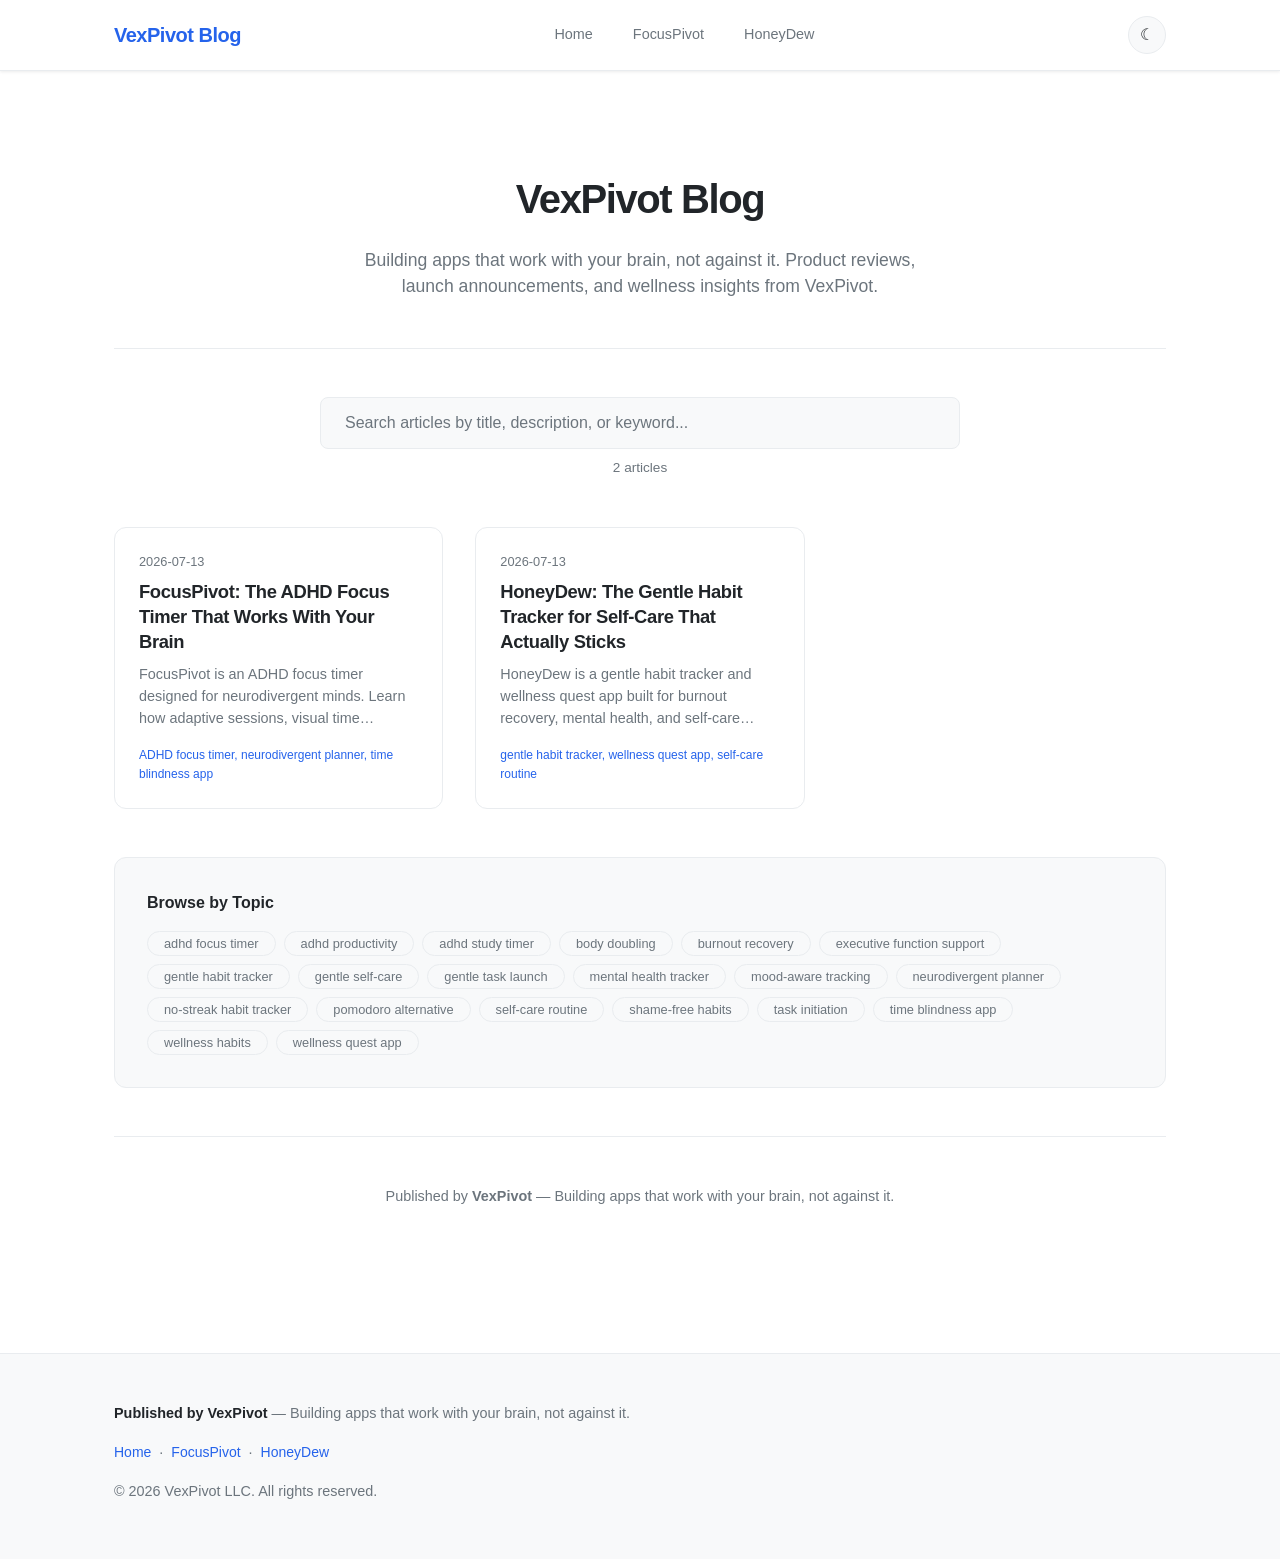
==== commit 227be873: "fix: use relative CSS path for GitHub Pages subdirectory" ====
--- a/index.html
+++ b/index.html
@@ -14,7 +14,7 @@
   <meta property="og:type" content="website">
   <meta name="twitter:card" content="summary">
 
-  <link rel="stylesheet" href="/assets/style.css">
+  <link rel="stylesheet" href="assets/style.css">
 </head>
 <body class="theme-light">
   <div id="reading-progress" class="reading-progress" aria-hidden="true"></div>
--- a/assets/style.css
+++ b/assets/style.css
@@ -1,4 +1,4 @@
-/* VexPivot Blog — Production Stylesheet */
+/* VexPivot Blog — Production Stylesheet with Interactive Features */
 
 /* === Reset & Base === */
 *, *::before, *::after {
@@ -10,13 +10,18 @@
 :root {
   --color-bg: #ffffff;
   --color-surface: #f8f9fa;
+  --color-surface-2: #f1f3f5;
   --color-border: #e9ecef;
   --color-text: #212529;
   --color-text-muted: #6c757d;
   --color-accent: #2563eb;
   --color-accent-hover: #1d4ed8;
+  --color-accent-soft: rgba(37, 99, 235, 0.08);
   --color-success: #16a34a;
   --color-warning: #d97706;
+  --color-shadow: rgba(0, 0, 0, 0.08);
+  --color-shadow-md: rgba(0, 0, 0, 0.1);
+  --color-shadow-lg: rgba(0, 0, 0, 0.12);
   --font-sans: -apple-system, BlinkMacSystemFont, "Segoe UI", Roboto, "Helvetica Neue", Arial, sans-serif;
   --font-mono: "SF Mono", "Fira Code", "Fira Mono", Menlo, Consolas, monospace;
   --font-size-base: 16px;
@@ -32,11 +37,27 @@
   --radius-sm: 4px;
   --radius-md: 8px;
   --radius-lg: 12px;
-  --shadow-sm: 0 1px 3px rgba(0, 0, 0, 0.08);
-  --shadow-md: 0 4px 12px rgba(0, 0, 0, 0.1);
-  --shadow-lg: 0 8px 24px rgba(0, 0, 0, 0.12);
+  --shadow-sm: 0 1px 3px var(--color-shadow);
+  --shadow-md: 0 4px 12px var(--color-shadow-md);
+  --shadow-lg: 0 8px 24px var(--color-shadow-lg);
   --transition-fast: 150ms ease;
   --transition-base: 250ms ease;
+}
+
+/* Dark theme overrides — applied via JS toggle and .theme-dark class */
+.theme-dark {
+  --color-bg: #0f172a;
+  --color-surface: #1e293b;
+  --color-surface-2: #273449;
+  --color-border: #334155;
+  --color-text: #f1f5f9;
+  --color-text-muted: #94a3b8;
+  --color-accent: #60a5fa;
+  --color-accent-hover: #93c5fd;
+  --color-accent-soft: rgba(96, 165, 250, 0.12);
+  --color-shadow: rgba(0, 0, 0, 0.3);
+  --color-shadow-md: rgba(0, 0, 0, 0.4);
+  --color-shadow-lg: rgba(0, 0, 0, 0.5);
 }
 
 html {
@@ -53,6 +74,20 @@
   background-color: var(--color-bg);
   -webkit-font-smoothing: antialiased;
   -moz-osx-font-smoothing: grayscale;
+  transition: background-color var(--transition-base), color var(--transition-base);
+}
+
+/* === Reading Progress Bar === */
+.reading-progress {
+  position: fixed;
+  top: 0;
+  left: 0;
+  height: 3px;
+  width: 0%;
+  background: linear-gradient(90deg, var(--color-accent), var(--color-accent-hover));
+  z-index: 200;
+  transition: width 100ms linear;
+  box-shadow: 0 1px 3px var(--color-shadow-md);
 }
 
 /* === Layout === */
@@ -77,6 +112,7 @@
   top: 0;
   z-index: 100;
   box-shadow: var(--shadow-sm);
+  transition: background-color var(--transition-base);
 }
 
 .site-header .container {
@@ -85,6 +121,7 @@
   justify-content: space-between;
   padding-top: var(--spacing-md);
   padding-bottom: var(--spacing-md);
+  gap: var(--spacing-md);
 }
 
 .logo {
@@ -103,6 +140,8 @@
   display: flex;
   gap: var(--spacing-lg);
   align-items: center;
+  flex: 1;
+  justify-content: center;
 }
 
 .main-nav a {
@@ -120,6 +159,42 @@
   background-color: var(--color-surface);
 }
 
+/* === Theme Toggle === */
+.theme-toggle {
+  background: var(--color-surface);
+  border: 1px solid var(--color-border);
+  border-radius: 9999px;
+  width: 38px;
+  height: 38px;
+  cursor: pointer;
+  display: flex;
+  align-items: center;
+  justify-content: center;
+  font-size: 1rem;
+  color: var(--color-text);
+  transition: background var(--transition-fast), transform var(--transition-fast);
+  flex-shrink: 0;
+}
+
+.theme-toggle:hover {
+  background: var(--color-accent-soft);
+  transform: scale(1.05);
+}
+
+.theme-toggle:focus-visible {
+  outline: 2px solid var(--color-accent);
+  outline-offset: 2px;
+}
+
+.theme-icon-light, .theme-icon-dark {
+  line-height: 1;
+}
+
+.theme-light .theme-icon-light { display: none; }
+.theme-light .theme-icon-dark { display: inline; }
+.theme-dark .theme-icon-light { display: inline; }
+.theme-dark .theme-icon-dark { display: none; }
+
 /* === Hero === */
 .hero {
   text-align: center;
@@ -144,6 +219,50 @@
   line-height: 1.5;
 }
 
+/* === Search === */
+.search-section {
+  margin-bottom: var(--spacing-2xl);
+  max-width: 640px;
+  margin-left: auto;
+  margin-right: auto;
+}
+
+.search-input {
+  width: 100%;
+  padding: var(--spacing-md) var(--spacing-lg);
+  font-size: 1rem;
+  font-family: var(--font-sans);
+  background: var(--color-surface);
+  border: 1px solid var(--color-border);
+  border-radius: var(--radius-md);
+  color: var(--color-text);
+  transition: border-color var(--transition-fast), background var(--transition-fast);
+}
+
+.search-input:focus {
+  outline: none;
+  border-color: var(--color-accent);
+  background: var(--color-bg);
+}
+
+.search-input::placeholder {
+  color: var(--color-text-muted);
+}
+
+.search-status {
+  font-size: 0.85rem;
+  color: var(--color-text-muted);
+  margin-top: var(--spacing-sm);
+  text-align: center;
+}
+
+.no-results {
+  text-align: center;
+  padding: var(--spacing-2xl);
+  color: var(--color-text-muted);
+  font-size: 0.95rem;
+}
+
 /* === Posts Grid === */
 .posts-grid {
   display: grid;
@@ -156,7 +275,7 @@
   border: 1px solid var(--color-border);
   border-radius: var(--radius-lg);
   overflow: hidden;
-  transition: box-shadow var(--transition-base), transform var(--transition-base);
+  transition: box-shadow var(--transition-base), transform var(--transition-base), background var(--transition-base);
   background: var(--color-bg);
 }
 
@@ -215,6 +334,7 @@
 .blog-post {
   max-width: var(--max-width);
   margin: 0 auto;
+  position: relative;
 }
 
 .post-header {
@@ -230,7 +350,7 @@
   text-transform: uppercase;
   letter-spacing: 0.08em;
   color: var(--color-accent);
-  background: rgba(37, 99, 235, 0.08);
+  background: var(--color-accent-soft);
   padding: var(--spacing-xs) var(--spacing-sm);
   border-radius: var(--radius-sm);
   margin-bottom: var(--spacing-md);
@@ -257,6 +377,115 @@
   color: var(--color-border);
 }
 
+/* === Post Action Buttons === */
+.post-actions {
+  display: flex;
+  flex-wrap: wrap;
+  gap: var(--spacing-sm);
+  margin-top: var(--spacing-lg);
+}
+
+.action-btn {
+  display: inline-flex;
+  align-items: center;
+  gap: var(--spacing-xs);
+  background: var(--color-surface);
+  color: var(--color-text);
+  border: 1px solid var(--color-border);
+  padding: var(--spacing-xs) var(--spacing-md);
+  border-radius: var(--radius-md);
+  font-size: 0.85rem;
+  font-weight: 500;
+  font-family: var(--font-sans);
+  cursor: pointer;
+  transition: background var(--transition-fast), border-color var(--transition-fast), color var(--transition-fast);
+}
+
+.action-btn:hover {
+  background: var(--color-accent);
+  color: white;
+  border-color: var(--color-accent);
+}
+
+.action-btn:focus-visible {
+  outline: 2px solid var(--color-accent);
+  outline-offset: 2px;
+}
+
+/* === Table of Contents Sidebar === */
+.toc-sidebar {
+  background: var(--color-surface);
+  border: 1px solid var(--color-border);
+  border-radius: var(--radius-md);
+  padding: var(--spacing-md) var(--spacing-lg);
+  margin-bottom: var(--spacing-2xl);
+  max-width: var(--max-width);
+  margin-left: auto;
+  margin-right: auto;
+}
+
+.toc-toggle {
+  background: none;
+  border: none;
+  font-family: var(--font-sans);
+  font-size: 0.85rem;
+  font-weight: 600;
+  color: var(--color-text);
+  cursor: pointer;
+  padding: 0;
+  display: flex;
+  align-items: center;
+  gap: var(--spacing-sm);
+  width: 100%;
+  text-align: left;
+}
+
+.toc-icon {
+  font-size: 1.1rem;
+  color: var(--color-accent);
+}
+
+.toc-list {
+  display: flex;
+  flex-direction: column;
+  gap: var(--spacing-xs);
+  margin-top: var(--spacing-md);
+  max-height: 600px;
+  overflow: hidden;
+  transition: max-height var(--transition-base);
+}
+
+.toc-list.is-collapsed {
+  max-height: 0;
+  margin-top: 0;
+}
+
+.toc-item {
+  font-size: 0.85rem;
+  color: var(--color-text-muted);
+  text-decoration: none;
+  padding: var(--spacing-xs) var(--spacing-sm);
+  border-left: 2px solid var(--color-border);
+  border-radius: 0 var(--radius-sm) var(--radius-sm) 0;
+  transition: color var(--transition-fast), border-color var(--transition-fast), background var(--transition-fast);
+}
+
+.toc-item:hover {
+  color: var(--color-accent);
+  border-left-color: var(--color-accent);
+  background: var(--color-accent-soft);
+}
+
+.toc-h3 {
+  padding-left: var(--spacing-xl);
+  font-size: 0.8rem;
+}
+
+.toc-empty {
+  font-size: 0.85rem;
+  color: var(--color-text-muted);
+}
+
 /* === Post Body === */
 .post-body {
   font-size: 1.05rem;
@@ -273,6 +502,7 @@
   color: var(--color-text);
   padding-top: var(--spacing-md);
   border-top: 1px solid var(--color-border);
+  scroll-margin-top: 80px;
 }
 
 .post-body h3 {
@@ -281,6 +511,7 @@
   margin-top: var(--spacing-xl);
   margin-bottom: var(--spacing-md);
   color: var(--color-text);
+  scroll-margin-top: 80px;
 }
 
 .post-body p {
@@ -362,6 +593,23 @@
   margin: var(--spacing-2xl) 0;
 }
 
+.post-body table {
+  width: 100%;
+  border-collapse: collapse;
+  margin: var(--spacing-lg) 0;
+}
+
+.post-body th, .post-body td {
+  padding: var(--spacing-sm) var(--spacing-md);
+  border: 1px solid var(--color-border);
+  text-align: left;
+}
+
+.post-body th {
+  background: var(--color-surface);
+  font-weight: 600;
+}
+
 /* === Post Footer === */
 .post-footer {
   margin-top: var(--spacing-2xl);
@@ -385,18 +633,38 @@
   padding: var(--spacing-xs) var(--spacing-md);
   border-radius: 9999px;
   border: 1px solid var(--color-border);
-  transition: background var(--transition-fast), color var(--transition-fast);
-}
-
-.tag:hover {
+  text-decoration: none;
+  transition: background var(--transition-fast), color var(--transition-fast), border-color var(--transition-fast);
+  cursor: pointer;
+}
+
+a.tag:hover, .tag-button:hover {
   background: var(--color-accent);
   color: white;
   border-color: var(--color-accent);
 }
 
-.post-author {
+.tag-button {
+  font-family: var(--font-sans);
+}
+
+.post-author, .published-by-line {
   font-size: 0.9rem;
   color: var(--color-text-muted);
+  margin-bottom: var(--spacing-sm);
+}
+
+.published-by-line {
+  font-style: italic;
+  margin-top: var(--spacing-md);
+  padding-top: var(--spacing-md);
+  border-top: 1px dashed var(--color-border);
+}
+
+.article-read .post-title::after {
+  content: " ✓";
+  color: var(--color-success);
+  font-size: 0.6em;
 }
 
 /* === Post Navigation === */
@@ -419,7 +687,44 @@
 }
 
 .back-link:hover {
-  background: rgba(37, 99, 235, 0.08);
+  background: var(--color-accent-soft);
+}
+
+/* === Scroll-to-Top Button === */
+.scroll-top {
+  position: fixed;
+  bottom: var(--spacing-xl);
+  right: var(--spacing-xl);
+  width: 44px;
+  height: 44px;
+  border-radius: 50%;
+  background: var(--color-accent);
+  color: white;
+  border: none;
+  font-size: 1.25rem;
+  font-weight: 700;
+  cursor: pointer;
+  box-shadow: var(--shadow-md);
+  opacity: 0;
+  pointer-events: none;
+  transform: translateY(20px);
+  transition: opacity var(--transition-base), transform var(--transition-base), background var(--transition-fast);
+  z-index: 90;
+}
+
+.scroll-top.is-visible {
+  opacity: 1;
+  pointer-events: auto;
+  transform: translateY(0);
+}
+
+.scroll-top:hover {
+  background: var(--color-accent-hover);
+}
+
+.scroll-top:focus-visible {
+  outline: 2px solid var(--color-text);
+  outline-offset: 2px;
 }
 
 /* === Keyword Cloud === */
@@ -428,6 +733,7 @@
   background: var(--color-surface);
   border-radius: var(--radius-lg);
   border: 1px solid var(--color-border);
+  margin-bottom: var(--spacing-2xl);
 }
 
 .keyword-cloud h3 {
@@ -487,7 +793,48 @@
   margin-top: var(--spacing-md);
 }
 
+.index-footer {
+  text-align: center;
+  padding: var(--spacing-2xl) 0;
+  border-top: 1px solid var(--color-border);
+  margin-top: var(--spacing-2xl);
+  font-size: 0.9rem;
+  color: var(--color-text-muted);
+}
+
+/* === Print styles === */
+@media print {
+  .site-header, .site-footer, .scroll-top, .theme-toggle,
+  .reading-progress, .toc-sidebar, .post-actions, .post-nav {
+    display: none !important;
+  }
+
+  body { background: white; color: black; }
+  .post-body { font-size: 12pt; }
+  .post-body a { color: black; text-decoration: underline; }
+  .post-body pre { background: #f5f5f5; color: black; }
+}
+
 /* === Responsive === */
+@media (max-width: 768px) {
+  .site-header .container {
+    flex-wrap: wrap;
+    gap: var(--spacing-sm);
+  }
+
+  .main-nav {
+    order: 3;
+    width: 100%;
+    justify-content: flex-start;
+    flex: none;
+    gap: var(--spacing-md);
+  }
+
+  .toc-sidebar {
+    padding: var(--spacing-md);
+  }
+}
+
 @media (max-width: 640px) {
   :root {
     --spacing-lg: 1rem;
@@ -526,24 +873,16 @@
   .post-body {
     font-size: 1rem;
   }
-}
-
-@media (prefers-color-scheme: dark) {
-  :root {
-    --color-bg: #0f172a;
-    --color-surface: #1e293b;
-    --color-border: #334155;
-    --color-text: #f1f5f9;
-    --color-text-muted: #94a3b8;
-    --color-accent: #60a5fa;
-    --color-accent-hover: #93c5fd;
-  }
-
-  .post-body pre {
-    background: #020617;
-  }
-
-  .post-body code {
-    background: var(--color-surface);
-  }
-}
+
+  .post-actions {
+    flex-direction: row;
+    flex-wrap: wrap;
+  }
+
+  .scroll-top {
+    bottom: var(--spacing-md);
+    right: var(--spacing-md);
+    width: 38px;
+    height: 38px;
+  }
+}
